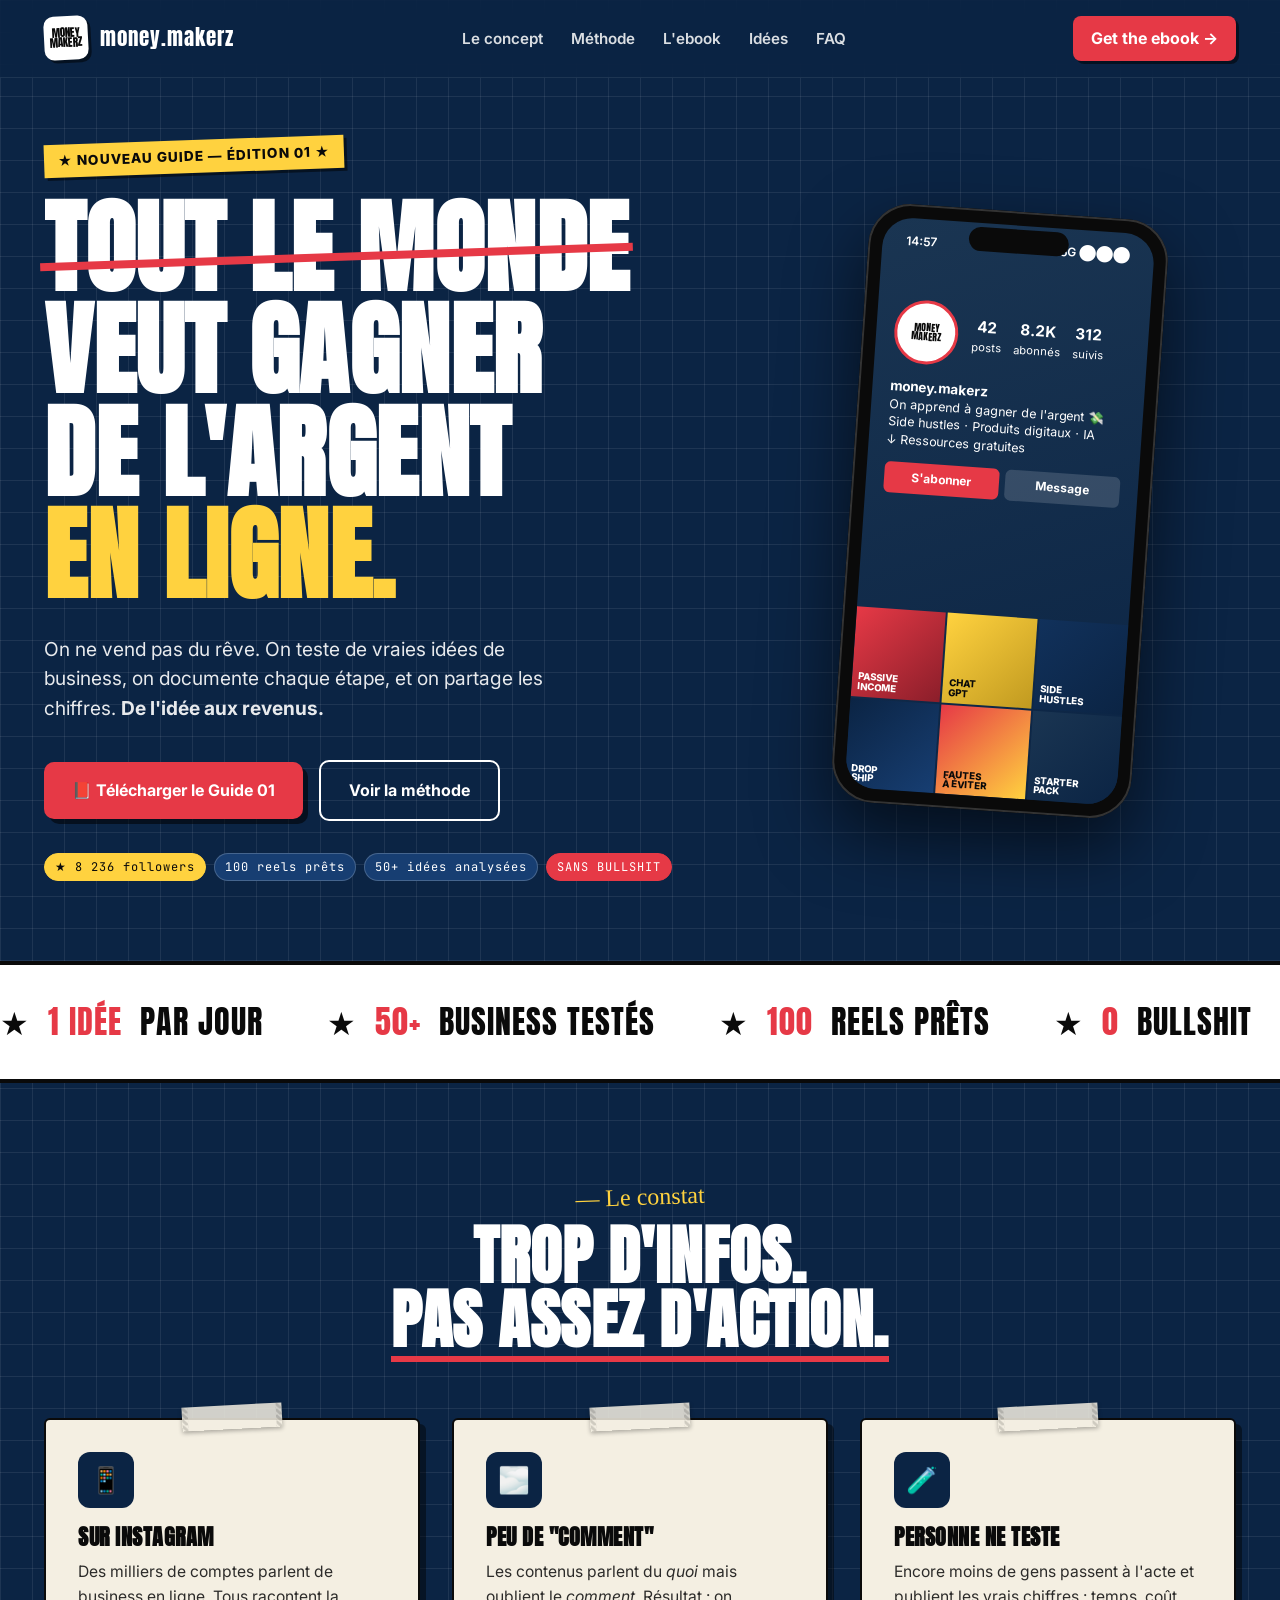
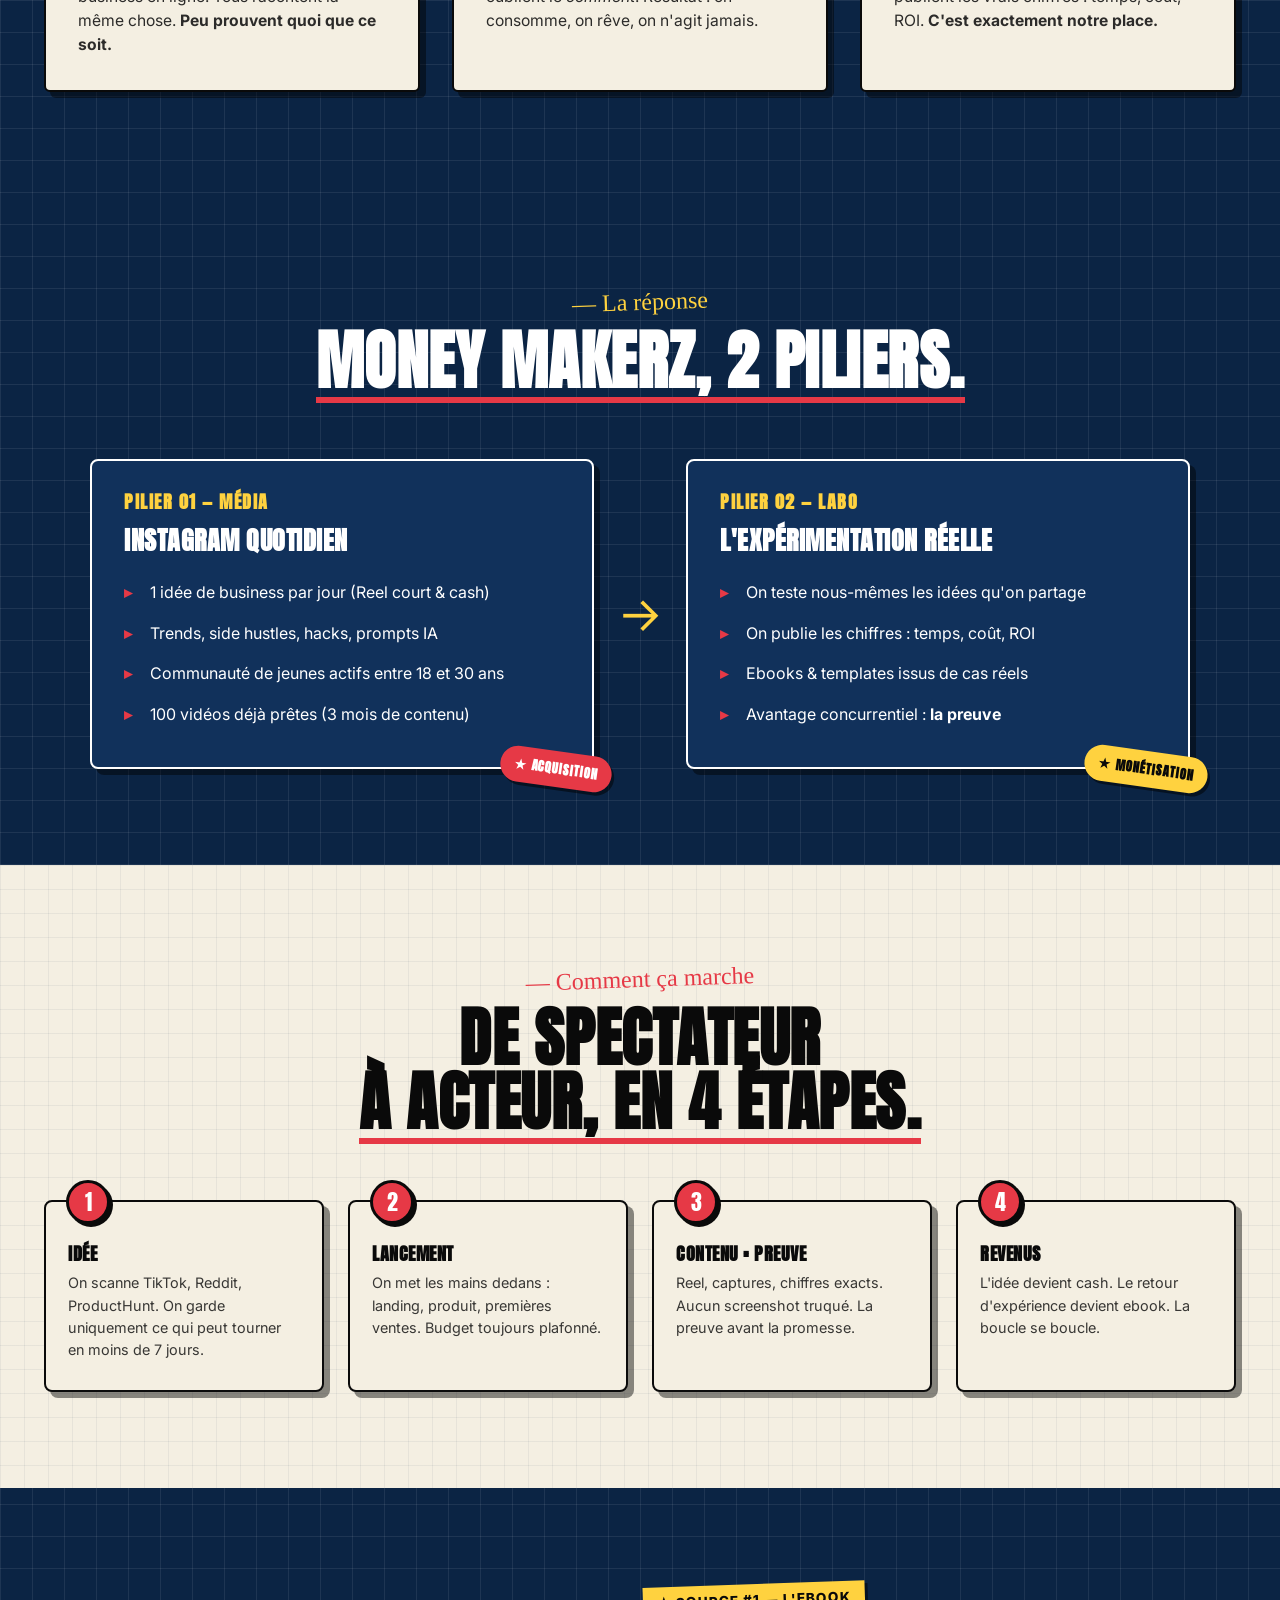
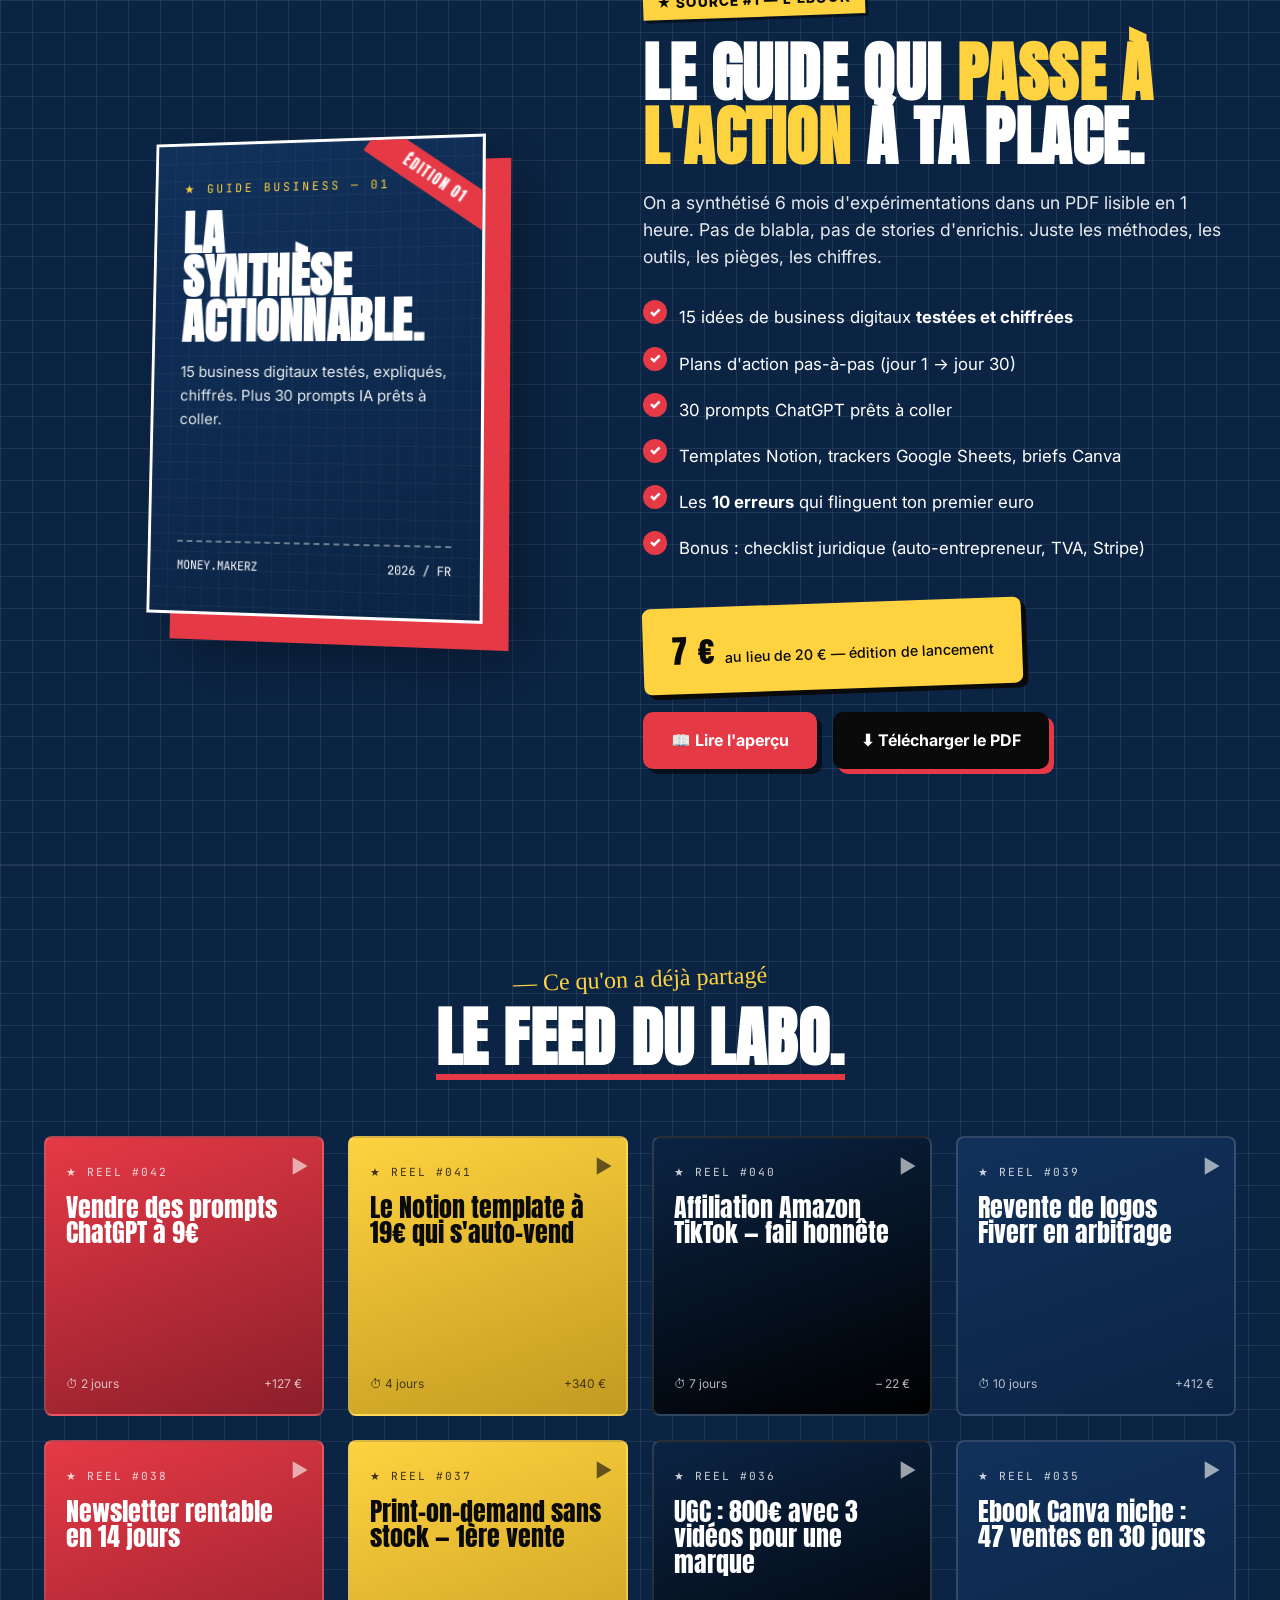
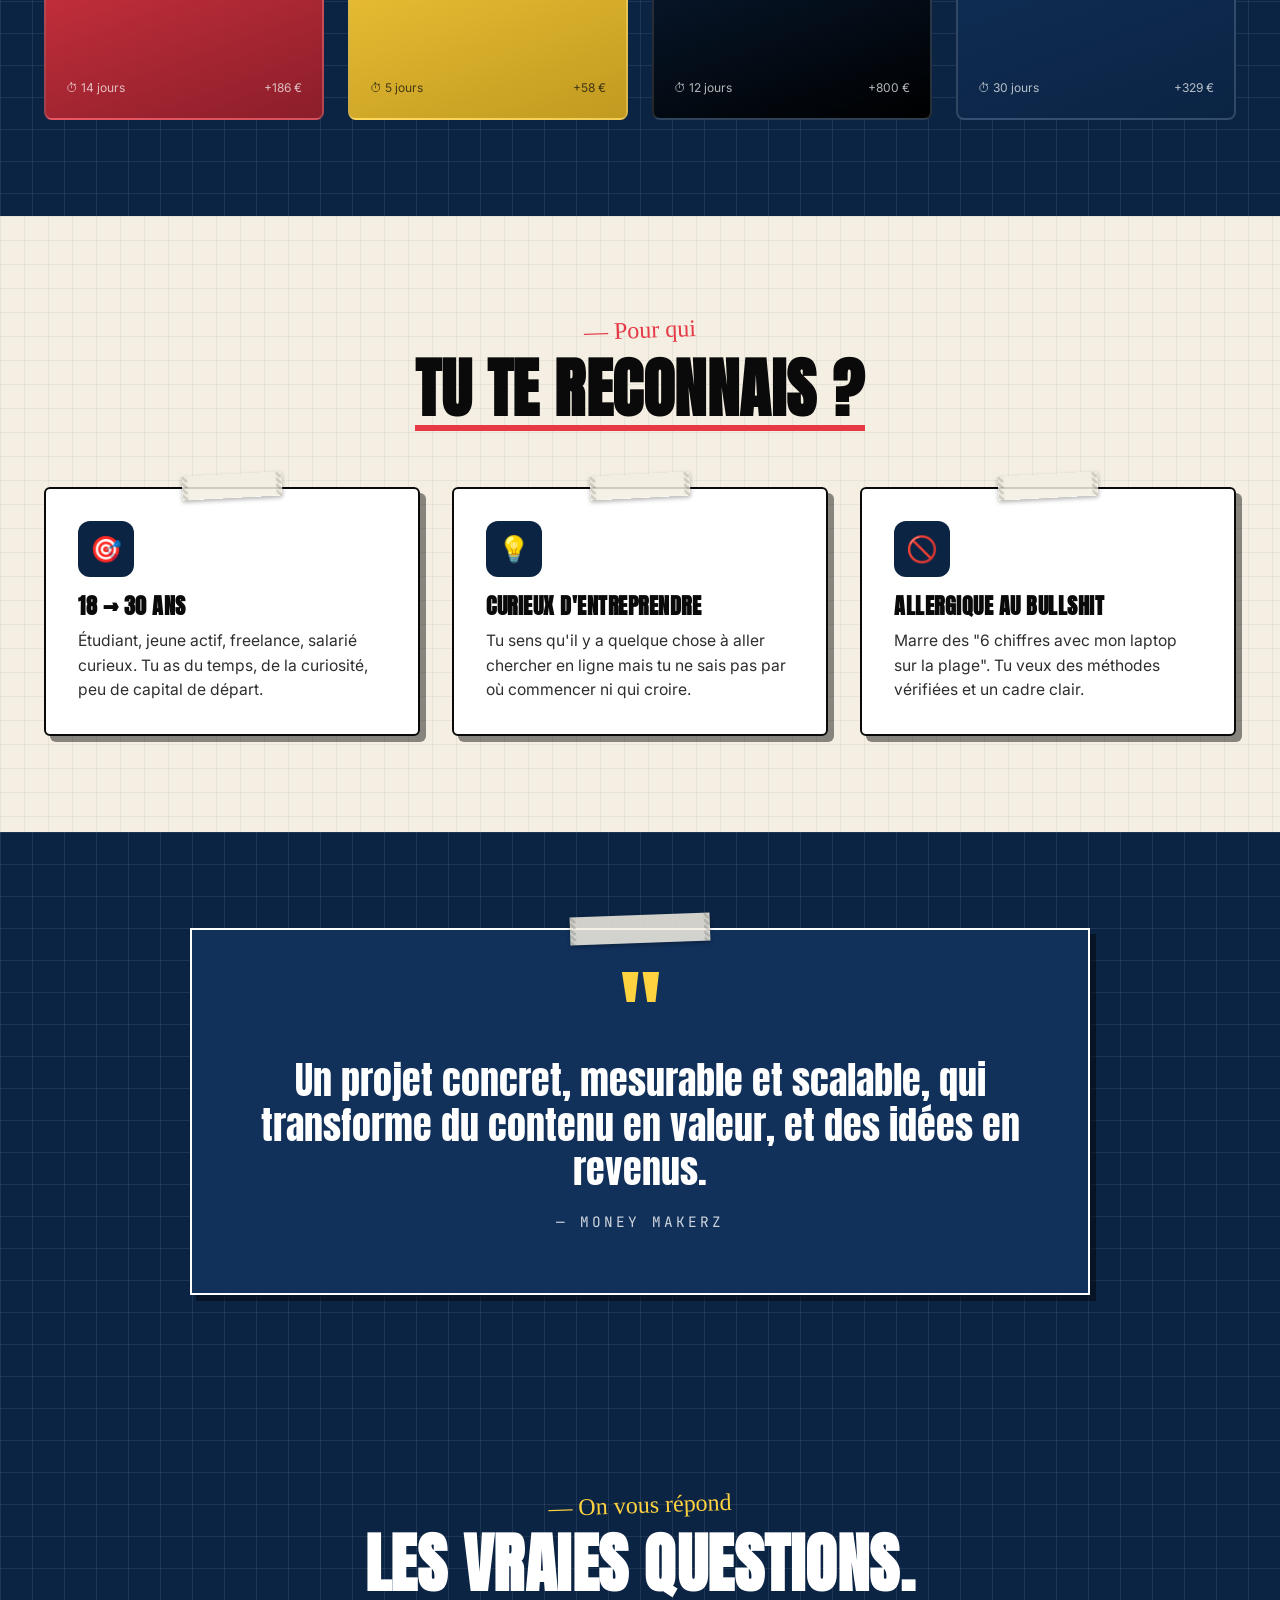
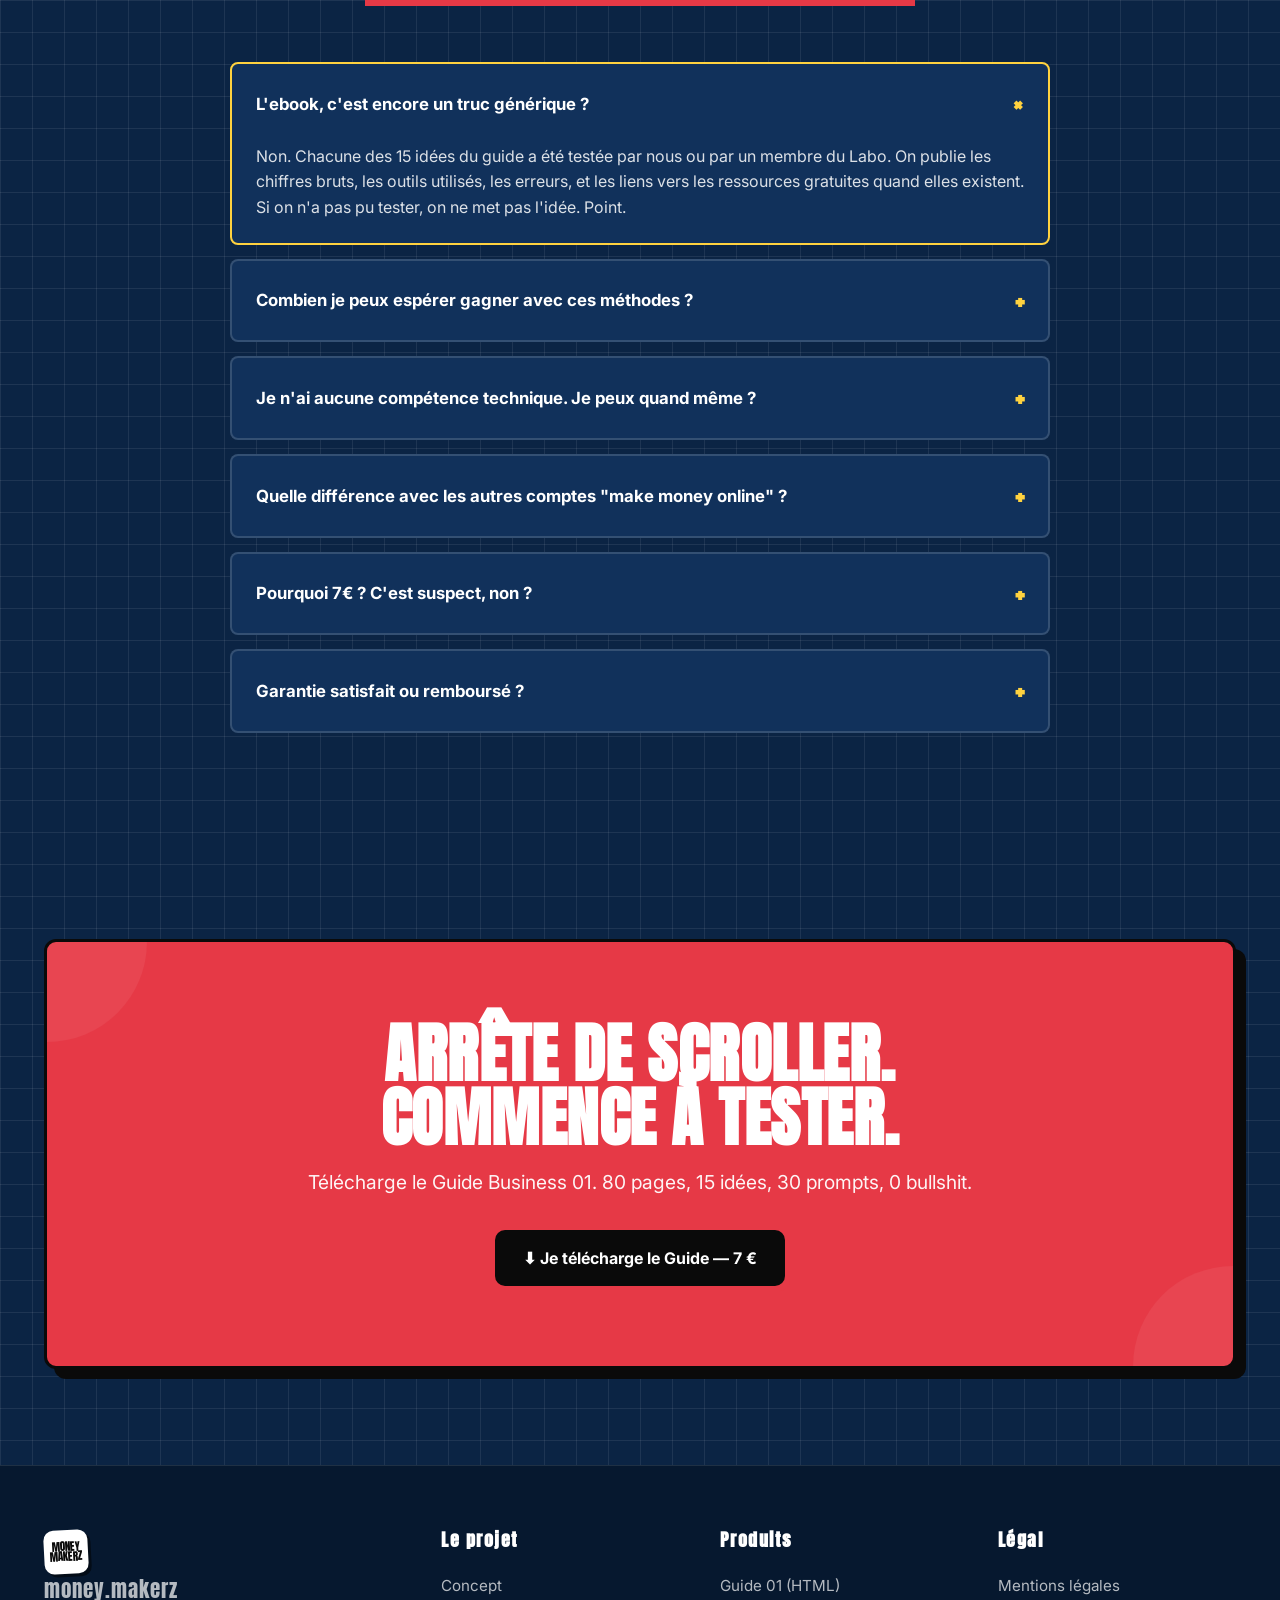
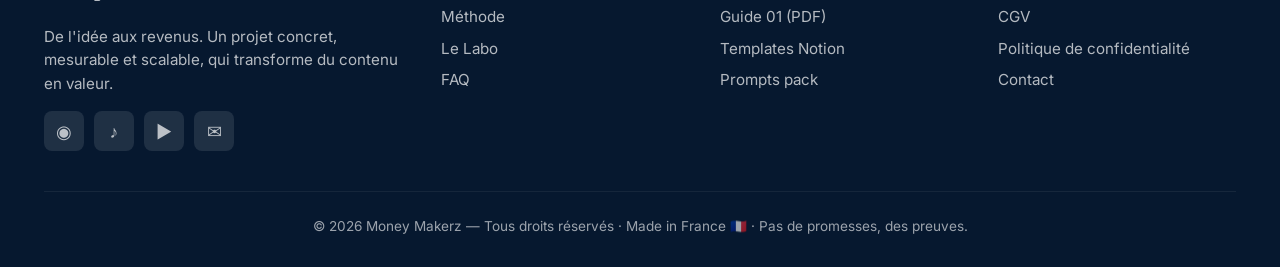
==== index.html @ 590e8590 "Initial commit — Money Makerz site + ebook + pitch deck" ====
<!DOCTYPE html>
<html lang="fr">
<head>
<meta charset="UTF-8">
<meta name="viewport" content="width=device-width, initial-scale=1.0">
<title>Money Makerz — De l'idée aux revenus.</title>
<meta name="description" content="Money Makerz : chaque jour, une idée de business en ligne. On teste, on documente, on partage. La preuve par l'expérimentation. @money.makerz">
<meta property="og:title" content="Money Makerz — De l'idée aux revenus.">
<meta property="og:description" content="Chaque jour une nouvelle idée. On teste, on documente, on partage les résultats. Ebooks pratiques, sans bullshit.">
<link rel="preconnect" href="https://fonts.googleapis.com">
<link rel="preconnect" href="https://fonts.gstatic.com" crossorigin>
<link href="https://fonts.googleapis.com/css2?family=Anton&family=Inter:wght@400;500;600;700;800;900&family=JetBrains+Mono:wght@500;700&family=Permanent+Marker&display=swap" rel="stylesheet">
<link rel="stylesheet" href="styles.css">
</head>
<body class="grid-bg">

<!-- ============ NAV ============ -->
<nav class="nav">
  <div class="nav-inner">
    <a href="#" class="brand">
      <div class="brand-mark">MONEY<br>MAKERZ</div>
      <span class="brand-name">money.makerz</span>
    </a>
    <ul class="nav-links">
      <li><a href="#pillars">Le concept</a></li>
      <li><a href="#process">Méthode</a></li>
      <li><a href="#ebook">L'ebook</a></li>
      <li><a href="#ideas">Idées</a></li>
      <li><a href="#faq">FAQ</a></li>
    </ul>
    <a href="#ebook" class="nav-cta">Get the ebook →</a>
  </div>
</nav>

<!-- ============ HERO ============ -->
<header class="hero">
  <div class="container hero-inner">
    <div>
      <span class="hero-eyebrow">★ NOUVEAU GUIDE — ÉDITION 01 ★</span>
      <h1>
        <span class="struck">Tout le monde</span><br>
        veut gagner<br>
        de l'argent<br>
        <span class="accent">en ligne.</span>
      </h1>
      <p class="hero-sub">
        On ne vend pas du rêve. On teste de vraies idées de business, on documente
        chaque étape, et on partage les chiffres. <b>De l'idée aux revenus.</b>
      </p>
      <div class="hero-cta-row">
        <a href="#ebook" class="btn btn-primary">📕 Télécharger le Guide 01</a>
        <a href="#pillars" class="btn btn-ghost">Voir la méthode</a>
      </div>
      <div class="badge-row" style="margin-top:32px">
        <span class="badge yellow">★ 8 236 followers</span>
        <span class="badge">100 reels prêts</span>
        <span class="badge">50+ idées analysées</span>
        <span class="badge red">SANS BULLSHIT</span>
      </div>
    </div>

    <div>
      <div class="phone">
        <div class="phone-screen">
          <div class="phone-bar"><span>14:57</span><span>• 5G ⬤⬤⬤</span></div>
          <div class="phone-profile">
            <div class="phone-avatar">MONEY<br>MAKERZ</div>
            <div class="phone-stats">
              <div><b>42</b>posts</div>
              <div><b>8.2K</b>abonnés</div>
              <div><b>312</b>suivis</div>
            </div>
          </div>
          <div class="phone-bio">
            <b>money.makerz</b><br>
            On apprend à gagner de l'argent 💸<br>
            Side hustles · Produits digitaux · IA<br>
            ↓ Ressources gratuites
          </div>
          <div class="phone-btns">
            <span>S'abonner</span>
            <span>Message</span>
          </div>
          <div class="phone-grid">
            <div>PASSIVE<br>INCOME</div>
            <div>CHAT<br>GPT</div>
            <div>SIDE<br>HUSTLES</div>
            <div>DROP<br>SHIP</div>
            <div>FAUTES<br>À ÉVITER</div>
            <div>STARTER<br>PACK</div>
          </div>
        </div>
      </div>
    </div>
  </div>
</header>

<!-- ============ MARQUEE STATS ============ -->
<div class="stats-strip">
  <div class="stats-row">
    <span>★ <em>1 IDÉE</em> PAR JOUR</span>
    <span>★ <em>50+</em> BUSINESS TESTÉS</span>
    <span>★ <em>100</em> REELS PRÊTS</span>
    <span>★ <em>0</em> BULLSHIT</span>
    <span>★ DE L'IDÉE AUX <em>REVENUS</em></span>
    <span>★ <em>1 IDÉE</em> PAR JOUR</span>
    <span>★ <em>50+</em> BUSINESS TESTÉS</span>
    <span>★ <em>100</em> REELS PRÊTS</span>
    <span>★ <em>0</em> BULLSHIT</span>
    <span>★ DE L'IDÉE AUX <em>REVENUS</em></span>
  </div>
</div>

<!-- ============ PROBLEM ============ -->
<section>
  <div class="container">
    <div class="section-title">
      <span class="hand">— Le constat</span>
      <h2>Trop d'infos.<br>Pas assez d'action.</h2>
    </div>
    <div class="cards">
      <div class="card">
        <span class="tape"></span>
        <div class="card-icon">📱</div>
        <h3>Sur Instagram</h3>
        <p>Des milliers de comptes parlent de business en ligne. Tous racontent la même chose. <b>Peu prouvent quoi que ce soit.</b></p>
      </div>
      <div class="card">
        <span class="tape"></span>
        <div class="card-icon">🌫️</div>
        <h3>Peu de "comment"</h3>
        <p>Les contenus parlent du <em>quoi</em> mais oublient le <em>comment</em>. Résultat : on consomme, on rêve, on n'agit jamais.</p>
      </div>
      <div class="card">
        <span class="tape"></span>
        <div class="card-icon">🧪</div>
        <h3>Personne ne teste</h3>
        <p>Encore moins de gens passent à l'acte et publient les vrais chiffres : temps, coût, ROI. <b>C'est exactement notre place.</b></p>
      </div>
    </div>
  </div>
</section>

<!-- ============ PILLARS ============ -->
<section id="pillars">
  <div class="container">
    <div class="section-title">
      <span class="hand">— La réponse</span>
      <h2>Money Makerz, 2 piliers.</h2>
    </div>
    <div class="pillars">
      <div class="pillar">
        <h4>PILIER 01 — MÉDIA</h4>
        <h3>Instagram quotidien</h3>
        <ul>
          <li>1 idée de business par jour (Reel court & cash)</li>
          <li>Trends, side hustles, hacks, prompts IA</li>
          <li>Communauté de jeunes actifs entre 18 et 30 ans</li>
          <li>100 vidéos déjà prêtes (3 mois de contenu)</li>
        </ul>
        <span class="pillar-stamp">★ ACQUISITION</span>
      </div>

      <div class="pillar-link">→</div>

      <div class="pillar">
        <h4>PILIER 02 — LABO</h4>
        <h3>L'expérimentation réelle</h3>
        <ul>
          <li>On teste nous-mêmes les idées qu'on partage</li>
          <li>On publie les chiffres : temps, coût, ROI</li>
          <li>Ebooks &amp; templates issus de cas réels</li>
          <li>Avantage concurrentiel : <b>la preuve</b></li>
        </ul>
        <span class="pillar-stamp" style="background:var(--yellow);color:var(--ink)">★ MONÉTISATION</span>
      </div>
    </div>
  </div>
</section>

<!-- ============ PROCESS ============ -->
<section id="process" class="paper-bg" style="color:var(--ink)">
  <div class="container">
    <div class="section-title">
      <span class="hand" style="color:var(--red)">— Comment ça marche</span>
      <h2 style="color:var(--ink)">De spectateur<br>à acteur, en 4 étapes.</h2>
    </div>
    <div class="process-track">
      <div class="process-step">
        <span class="num">1</span>
        <h4>IDÉE</h4>
        <p>On scanne TikTok, Reddit, ProductHunt. On garde uniquement ce qui peut tourner en moins de 7 jours.</p>
      </div>
      <div class="process-step">
        <span class="num">2</span>
        <h4>LANCEMENT</h4>
        <p>On met les mains dedans : landing, produit, premières ventes. Budget toujours plafonné.</p>
      </div>
      <div class="process-step">
        <span class="num">3</span>
        <h4>CONTENU = PREUVE</h4>
        <p>Reel, captures, chiffres exacts. Aucun screenshot truqué. La preuve avant la promesse.</p>
      </div>
      <div class="process-step">
        <span class="num">4</span>
        <h4>REVENUS</h4>
        <p>L'idée devient cash. Le retour d'expérience devient ebook. La boucle se boucle.</p>
      </div>
    </div>
  </div>
</section>

<!-- ============ EBOOK FEATURE ============ -->
<section id="ebook">
  <div class="container">
    <div class="ebook-feature">
      <div class="ebook-mock">
        <div class="ebook-cover">
          <div class="badge-edition">ÉDITION 01</div>
          <div class="small">★ GUIDE BUSINESS — 01</div>
          <h2>La<br>synthèse<br>actionnable.</h2>
          <p class="sub">15 business digitaux testés, expliqués, chiffrés. Plus 30 prompts IA prêts à coller.</p>
          <div class="stamp">
            <span>MONEY.MAKERZ</span>
            <span>2026 / FR</span>
          </div>
        </div>
      </div>

      <div class="ebook-info">
        <span class="hero-eyebrow">★ SOURCE #1 — L'EBOOK</span>
        <h2>Le guide qui <span class="accent">passe à l'action</span> à ta place.</h2>
        <p style="font-size:1.1rem;opacity:.9;margin:20px 0">
          On a synthétisé 6 mois d'expérimentations dans un PDF lisible en 1 heure.
          Pas de blabla, pas de stories d'enrichis. Juste les méthodes, les outils,
          les pièges, les chiffres.
        </p>
        <ul class="ebook-features">
          <li>15 idées de business digitaux <b>testées et chiffrées</b></li>
          <li>Plans d'action pas-à-pas (jour 1 → jour 30)</li>
          <li>30 prompts ChatGPT prêts à coller</li>
          <li>Templates Notion, trackers Google Sheets, briefs Canva</li>
          <li>Les <b>10 erreurs</b> qui flinguent ton premier euro</li>
          <li>Bonus : checklist juridique (auto-entrepreneur, TVA, Stripe)</li>
        </ul>
        <div class="price-tag">
          7 € <small>au lieu de 20 € — édition de lancement</small>
        </div>
        <br>
        <a href="ebook.html" class="btn btn-primary" style="margin-right:12px">📖 Lire l'aperçu</a>
        <a href="ebook.pdf" class="btn btn-dark" download>⬇ Télécharger le PDF</a>
      </div>
    </div>
  </div>
</section>

<!-- ============ IDEAS FEED ============ -->
<section id="ideas" class="grid-bg">
  <div class="container">
    <div class="section-title">
      <span class="hand">— Ce qu'on a déjà partagé</span>
      <h2>Le feed du Labo.</h2>
    </div>
    <div class="feed">
      <div class="post red">
        <div>
          <span class="reel-icon">▶</span>
          <span class="tag">★ REEL #042</span>
          <div class="title">Vendre des prompts ChatGPT à 9€</div>
        </div>
        <div class="meta"><span>⏱ 2 jours</span><span>+127 €</span></div>
      </div>

      <div class="post yellow">
        <div>
          <span class="reel-icon">▶</span>
          <span class="tag">★ REEL #041</span>
          <div class="title">Le Notion template à 19€ qui s'auto-vend</div>
        </div>
        <div class="meta"><span>⏱ 4 jours</span><span>+340 €</span></div>
      </div>

      <div class="post dark">
        <div>
          <span class="reel-icon">▶</span>
          <span class="tag">★ REEL #040</span>
          <div class="title">Affiliation Amazon TikTok — fail honnête</div>
        </div>
        <div class="meta"><span>⏱ 7 jours</span><span>– 22 €</span></div>
      </div>

      <div class="post split">
        <div>
          <span class="reel-icon">▶</span>
          <span class="tag">★ REEL #039</span>
          <div class="title">Revente de logos Fiverr en arbitrage</div>
        </div>
        <div class="meta"><span>⏱ 10 jours</span><span>+412 €</span></div>
      </div>

      <div class="post red">
        <div>
          <span class="reel-icon">▶</span>
          <span class="tag">★ REEL #038</span>
          <div class="title">Newsletter rentable en 14 jours</div>
        </div>
        <div class="meta"><span>⏱ 14 jours</span><span>+186 €</span></div>
      </div>

      <div class="post yellow">
        <div>
          <span class="reel-icon">▶</span>
          <span class="tag">★ REEL #037</span>
          <div class="title">Print-on-demand sans stock — 1ère vente</div>
        </div>
        <div class="meta"><span>⏱ 5 jours</span><span>+58 €</span></div>
      </div>

      <div class="post dark">
        <div>
          <span class="reel-icon">▶</span>
          <span class="tag">★ REEL #036</span>
          <div class="title">UGC : 800€ avec 3 vidéos pour une marque</div>
        </div>
        <div class="meta"><span>⏱ 12 jours</span><span>+800 €</span></div>
      </div>

      <div class="post split">
        <div>
          <span class="reel-icon">▶</span>
          <span class="tag">★ REEL #035</span>
          <div class="title">Ebook Canva niche : 47 ventes en 30 jours</div>
        </div>
        <div class="meta"><span>⏱ 30 jours</span><span>+329 €</span></div>
      </div>
    </div>
  </div>
</section>

<!-- ============ TARGET ============ -->
<section class="paper-bg" style="color:var(--ink)">
  <div class="container">
    <div class="section-title">
      <span class="hand" style="color:var(--red)">— Pour qui</span>
      <h2 style="color:var(--ink)">Tu te reconnais ?</h2>
    </div>
    <div class="cards">
      <div class="card" style="background:#fff">
        <span class="tape"></span>
        <div class="card-icon">🎯</div>
        <h3>18 → 30 ans</h3>
        <p>Étudiant, jeune actif, freelance, salarié curieux. Tu as du temps, de la curiosité, peu de capital de départ.</p>
      </div>
      <div class="card" style="background:#fff">
        <span class="tape"></span>
        <div class="card-icon">💡</div>
        <h3>Curieux d'entreprendre</h3>
        <p>Tu sens qu'il y a quelque chose à aller chercher en ligne mais tu ne sais pas par où commencer ni qui croire.</p>
      </div>
      <div class="card" style="background:#fff">
        <span class="tape"></span>
        <div class="card-icon">🚫</div>
        <h3>Allergique au bullshit</h3>
        <p>Marre des "6 chiffres avec mon laptop sur la plage". Tu veux des méthodes vérifiées et un cadre clair.</p>
      </div>
    </div>
  </div>
</section>

<!-- ============ QUOTE ============ -->
<section>
  <div class="container">
    <div class="quote-block">
      <span class="tape" style="top:-15px;left:50%;transform:translateX(-50%) rotate(-2deg);width:140px;height:28px"></span>
      <div class="marks">"</div>
      <p>Un projet concret, mesurable et scalable, qui transforme du contenu en valeur, et des idées en revenus.</p>
      <div class="author">— MONEY MAKERZ</div>
    </div>
  </div>
</section>

<!-- ============ FAQ ============ -->
<section id="faq">
  <div class="container">
    <div class="section-title">
      <span class="hand">— On vous répond</span>
      <h2>Les vraies questions.</h2>
    </div>
    <div class="faq">
      <details open>
        <summary>L'ebook, c'est encore un truc générique ?</summary>
        <div class="a">Non. Chacune des 15 idées du guide a été testée par nous ou par un membre du Labo. On publie les chiffres bruts, les outils utilisés, les erreurs, et les liens vers les ressources gratuites quand elles existent. Si on n'a pas pu tester, on ne met pas l'idée. Point.</div>
      </details>
      <details>
        <summary>Combien je peux espérer gagner avec ces méthodes ?</summary>
        <div class="a">Honnêtement, ça dépend du temps que tu mets et de l'idée que tu suis. Les ordres de grandeur dans le guide vont de <b>50 €</b> sur un premier test à <b>2 000 € / mois</b> pour les business qui prennent. On n'utilise jamais des "potentiel illimité" parce que c'est faux.</div>
      </details>
      <details>
        <summary>Je n'ai aucune compétence technique. Je peux quand même ?</summary>
        <div class="a">Oui. Le guide est volontairement orienté <b>low-code</b> et <b>no-code</b> : Notion, Canva, Gumroad, Systeme.io, ChatGPT. Si tu sais utiliser Instagram, tu sais utiliser ces outils.</div>
      </details>
      <details>
        <summary>Quelle différence avec les autres comptes "make money online" ?</summary>
        <div class="a">Trois choses : (1) on teste nous-mêmes avant de publier, (2) on publie les échecs aussi visibles que les succès, (3) on adapte les méthodes au cadre français (auto-entrepreneur, TVA, Stripe en France). Pas d'arbitrage Shopify avec des fournisseurs flou.</div>
      </details>
      <details>
        <summary>Pourquoi 7€ ? C'est suspect, non ?</summary>
        <div class="a">7 € c'est le prix d'un café à Paris. C'est volontairement un achat d'impulsion : on préfère vendre 1 000 ebooks à 7 € que 50 ebooks à 97 €. Plus on a de lecteurs, plus on a de retours, plus l'édition 02 sera précise.</div>
      </details>
      <details>
        <summary>Garantie satisfait ou remboursé ?</summary>
        <div class="a">Oui, 14 jours, sans question. Tu télécharges, tu lis, et si ça ne t'apporte rien tu nous écris sur Insta @money.makerz et on te rembourse. On n'a jamais eu honte du produit.</div>
      </details>
    </div>
  </div>
</section>

<!-- ============ FINAL CTA ============ -->
<section>
  <div class="container">
    <div class="final-cta">
      <h2>Arrête de scroller.<br>Commence à tester.</h2>
      <p>Télécharge le Guide Business 01. 80 pages, 15 idées, 30 prompts, 0 bullshit.</p>
      <a href="ebook.pdf" class="btn btn-dark" download>⬇ Je télécharge le Guide — 7 €</a>
    </div>
  </div>
</section>

<!-- ============ FOOTER ============ -->
<footer>
  <div class="container">
    <div class="foot-grid">
      <div class="foot-brand">
        <a href="#" class="brand">
          <div class="brand-mark">MONEY<br>MAKERZ</div>
          <span class="brand-name">money.makerz</span>
        </a>
        <p>De l'idée aux revenus. Un projet concret, mesurable et scalable, qui transforme du contenu en valeur.</p>
        <div class="socials">
          <a href="https://instagram.com/money.makerz" aria-label="Instagram">◉</a>
          <a href="#" aria-label="TikTok">♪</a>
          <a href="#" aria-label="YouTube">▶</a>
          <a href="#" aria-label="Email">✉</a>
        </div>
      </div>
      <div>
        <h5>Le projet</h5>
        <a href="#pillars">Concept</a>
        <a href="#process">Méthode</a>
        <a href="#ideas">Le Labo</a>
        <a href="#faq">FAQ</a>
      </div>
      <div>
        <h5>Produits</h5>
        <a href="ebook.html">Guide 01 (HTML)</a>
        <a href="ebook.pdf">Guide 01 (PDF)</a>
        <a href="#">Templates Notion</a>
        <a href="#">Prompts pack</a>
      </div>
      <div>
        <h5>Légal</h5>
        <a href="#">Mentions légales</a>
        <a href="#">CGV</a>
        <a href="#">Politique de confidentialité</a>
        <a href="#">Contact</a>
      </div>
    </div>
    <div class="copyright">
      © 2026 Money Makerz — Tous droits réservés · Made in France 🇫🇷 · Pas de promesses, des preuves.
    </div>
  </div>
</footer>

</body>
</html>
---- styles.css ----
/* =============== MONEY MAKERZ — DESIGN SYSTEM =============== */
:root{
  --navy-900:#0B2444;
  --navy-800:#11315B;
  --navy-700:#173E72;
  --navy-600:#1E4E8C;
  --paper:#F4EFE2;
  --paper-2:#EEE7D2;
  --ink:#0A0A0A;
  --white:#FFFFFF;
  --red:#E63946;
  --red-dark:#C42A38;
  --yellow:#FFD23F;
  --grid-line:rgba(255,255,255,.08);
  --tape:rgba(244,239,226,.85);
  --shadow-card: 6px 6px 0 rgba(0,0,0,.45);
  --shadow-soft: 0 10px 30px rgba(0,0,0,.35);
  --font-display:'Anton','Bebas Neue',Impact,sans-serif;
  --font-body:'Inter','Helvetica Neue',Arial,sans-serif;
  --font-hand:'Permanent Marker','Caveat',cursive;
  --font-mono:'JetBrains Mono','Courier New',monospace;
}

*{box-sizing:border-box;margin:0;padding:0}
html{scroll-behavior:smooth}
body{
  font-family:var(--font-body);
  color:var(--white);
  background:var(--navy-900);
  line-height:1.55;
  overflow-x:hidden;
}

/* GRID PAPER BACKGROUND */
.grid-bg{
  background-color:var(--navy-900);
  background-image:
    linear-gradient(var(--grid-line) 1px,transparent 1px),
    linear-gradient(90deg,var(--grid-line) 1px,transparent 1px);
  background-size:32px 32px;
}
.paper-bg{
  background-color:var(--paper);
  background-image:
    linear-gradient(rgba(11,36,68,.06) 1px,transparent 1px),
    linear-gradient(90deg,rgba(11,36,68,.06) 1px,transparent 1px);
  background-size:24px 24px;
  color:var(--ink);
}

/* TYPOGRAPHY */
h1,h2,h3,h4{font-family:var(--font-display);letter-spacing:.5px;line-height:1;text-transform:uppercase}
h1{font-size:clamp(3rem,8vw,7rem)}
h2{font-size:clamp(2rem,5vw,4rem)}
h3{font-size:clamp(1.5rem,3vw,2.5rem)}
.hand{font-family:var(--font-hand);text-transform:none;font-weight:400}
.mono{font-family:var(--font-mono)}

/* LAYOUT */
.container{max-width:1240px;margin:0 auto;padding:0 24px}
section{padding:96px 0;position:relative}

/* NAVBAR */
.nav{
  position:fixed;top:0;left:0;right:0;z-index:100;
  background:rgba(11,36,68,.85);
  backdrop-filter:blur(10px);
  border-bottom:1px solid rgba(255,255,255,.08);
}
.nav-inner{display:flex;align-items:center;justify-content:space-between;padding:16px 24px;max-width:1240px;margin:0 auto}
.brand{display:flex;align-items:center;gap:12px;text-decoration:none;color:var(--white)}
.brand-mark{
  width:44px;height:44px;border-radius:10px;background:var(--white);color:var(--ink);
  display:flex;align-items:center;justify-content:center;
  font-family:var(--font-display);font-size:.7rem;line-height:.9;text-align:center;
  box-shadow:3px 3px 0 rgba(0,0,0,.5);
  transform:rotate(-3deg);
}
.brand-name{font-family:var(--font-display);font-size:1.3rem;letter-spacing:1px}
.nav-links{display:flex;gap:28px;list-style:none}
.nav-links a{color:var(--white);text-decoration:none;font-weight:600;font-size:.95rem;opacity:.85;transition:opacity .2s}
.nav-links a:hover{opacity:1}
.nav-cta{
  background:var(--red);color:var(--white);text-decoration:none;
  padding:10px 18px;border-radius:8px;font-weight:700;
  box-shadow:3px 3px 0 rgba(0,0,0,.5);
  transition:transform .15s;
}
.nav-cta:hover{transform:translate(-2px,-2px);box-shadow:5px 5px 0 rgba(0,0,0,.5)}
.hamburger{display:none}

/* HERO */
.hero{
  min-height:100vh;padding-top:140px;padding-bottom:80px;
  position:relative;overflow:hidden;
}
.hero-inner{display:grid;grid-template-columns:1.4fr 1fr;gap:60px;align-items:center}
.hero-eyebrow{
  display:inline-block;
  background:var(--yellow);color:var(--ink);
  padding:6px 14px;font-weight:800;font-size:.85rem;letter-spacing:1px;
  transform:rotate(-2deg);box-shadow:3px 3px 0 rgba(0,0,0,.5);
  margin-bottom:24px;
}
.hero h1 span.accent{color:var(--yellow);display:block}
.hero h1 span.struck{position:relative;display:inline-block}
.hero h1 span.struck::after{
  content:"";position:absolute;left:-4px;right:-4px;top:55%;
  height:8px;background:var(--red);transform:rotate(-2deg);
}
.hero-sub{font-size:1.2rem;opacity:.9;margin:28px 0 36px;max-width:540px}
.hero-cta-row{display:flex;gap:16px;flex-wrap:wrap;align-items:center}
.btn{
  display:inline-flex;align-items:center;gap:10px;
  padding:16px 28px;border-radius:10px;text-decoration:none;
  font-weight:700;font-size:1rem;border:0;cursor:pointer;
  transition:transform .15s,box-shadow .15s;
  font-family:var(--font-body);
}
.btn-primary{background:var(--red);color:var(--white);box-shadow:5px 5px 0 rgba(0,0,0,.55)}
.btn-primary:hover{transform:translate(-2px,-2px);box-shadow:7px 7px 0 rgba(0,0,0,.55)}
.btn-ghost{background:transparent;color:var(--white);border:2px solid var(--white)}
.btn-ghost:hover{background:var(--white);color:var(--ink)}
.btn-dark{background:var(--ink);color:var(--white);box-shadow:5px 5px 0 var(--red)}
.btn-dark:hover{transform:translate(-2px,-2px);box-shadow:7px 7px 0 var(--red)}

/* HERO PHONE MOCKUP */
.phone{
  position:relative;width:300px;height:600px;
  background:var(--ink);border-radius:42px;
  padding:14px;margin:0 auto;
  box-shadow:0 30px 70px rgba(0,0,0,.6), inset 0 0 0 2px #333;
  transform:rotate(4deg);
}
.phone::before{
  content:"";position:absolute;top:18px;left:50%;transform:translateX(-50%);
  width:100px;height:24px;background:var(--ink);border-radius:14px;z-index:2;
}
.phone-screen{
  width:100%;height:100%;background:linear-gradient(160deg,#1A3552,#0B2444);
  border-radius:30px;overflow:hidden;display:flex;flex-direction:column;
}
.phone-bar{display:flex;justify-content:space-between;padding:14px 24px 0;font-size:.75rem;color:#fff;font-weight:600}
.phone-profile{padding:48px 18px 14px;display:flex;gap:14px;align-items:center}
.phone-avatar{
  width:64px;height:64px;border-radius:50%;background:var(--white);color:var(--ink);
  display:flex;align-items:center;justify-content:center;
  font-family:var(--font-display);font-size:.6rem;line-height:.85;text-align:center;
  border:3px solid var(--red);
}
.phone-stats{display:flex;gap:12px;font-size:.7rem;text-align:center}
.phone-stats div b{display:block;font-size:.95rem}
.phone-bio{padding:0 18px;font-size:.78rem;line-height:1.4}
.phone-bio b{font-size:.85rem}
.phone-btns{display:flex;gap:6px;padding:14px 18px}
.phone-btns span{flex:1;background:var(--red);text-align:center;padding:6px;border-radius:6px;font-size:.75rem;font-weight:700}
.phone-btns span:nth-child(2){background:rgba(255,255,255,.15)}
.phone-grid{display:grid;grid-template-columns:1fr 1fr 1fr;gap:2px;margin-top:auto}
.phone-grid div{aspect-ratio:1;background:var(--navy-700);display:flex;align-items:flex-end;padding:6px;font-size:.6rem;font-weight:800;text-transform:uppercase;line-height:.95}
.phone-grid div:nth-child(1){background:linear-gradient(135deg,#E63946,#8B1E2A)}
.phone-grid div:nth-child(2){background:linear-gradient(135deg,#FFD23F,#C19A20);color:var(--ink)}
.phone-grid div:nth-child(3){background:linear-gradient(135deg,#11315B,#0B2444)}
.phone-grid div:nth-child(4){background:linear-gradient(135deg,#0B2444,#173E72)}
.phone-grid div:nth-child(5){background:linear-gradient(135deg,#E63946,#FFD23F);color:var(--ink)}
.phone-grid div:nth-child(6){background:linear-gradient(135deg,#1A3552,#0B2444)}

/* TAPE */
.tape{
  position:absolute;background:var(--tape);
  width:120px;height:30px;
  box-shadow:0 2px 4px rgba(0,0,0,.3);
  z-index:5;
}
.tape::before,.tape::after{
  content:"";position:absolute;top:0;bottom:0;width:6px;
  background-image:linear-gradient(45deg,transparent 33%,rgba(0,0,0,.15) 33% 66%,transparent 66%);
  background-size:6px 6px;
}
.tape::before{left:0}
.tape::after{right:0}

/* STATS STRIP */
.stats-strip{
  background:var(--white);color:var(--ink);
  padding:32px 0;border-top:4px solid var(--ink);border-bottom:4px solid var(--ink);
  overflow:hidden;
}
.stats-row{
  display:flex;gap:64px;
  white-space:nowrap;
  animation:marquee 30s linear infinite;
  font-family:var(--font-display);font-size:2rem;letter-spacing:1px;
}
.stats-row span{display:inline-flex;align-items:center;gap:18px}
.stats-row em{color:var(--red);font-style:normal}
.stats-row::after{content:"★";color:var(--red);font-size:1.5rem}
@keyframes marquee{
  from{transform:translateX(0)}
  to{transform:translateX(-50%)}
}

/* PILLARS / FEATURE GRID */
.section-title{text-align:center;margin-bottom:64px}
.section-title .hand{display:block;color:var(--yellow);font-size:1.5rem;margin-bottom:8px;transform:rotate(-2deg)}
.section-title h2{display:inline-block;position:relative}
.section-title h2::after{
  content:"";position:absolute;bottom:-10px;left:0;right:0;height:6px;background:var(--red);
}

.cards{display:grid;grid-template-columns:repeat(auto-fit,minmax(280px,1fr));gap:32px}
.card{
  background:var(--paper);color:var(--ink);
  padding:32px;border-radius:6px;
  border:2px solid var(--ink);
  box-shadow:var(--shadow-card);
  position:relative;
  transition:transform .2s;
}
.card:hover{transform:translate(-3px,-3px);box-shadow:9px 9px 0 rgba(0,0,0,.45)}
.card .tape{top:-15px;left:50%;transform:translateX(-50%) rotate(-3deg);width:100px;height:24px}
.card-icon{
  width:56px;height:56px;border-radius:12px;
  background:var(--navy-900);color:var(--yellow);
  display:flex;align-items:center;justify-content:center;
  font-size:1.6rem;margin-bottom:18px;
}
.card h3{font-size:1.4rem;margin-bottom:12px}
.card p{font-size:.98rem;opacity:.85}

/* TWO-PILLAR DIAGRAM */
.pillars{
  display:grid;grid-template-columns:1fr auto 1fr;gap:24px;align-items:stretch;
  max-width:1100px;margin:0 auto;
}
.pillar{
  background:var(--navy-800);border:2px solid var(--white);
  padding:32px;border-radius:8px;position:relative;
  box-shadow:var(--shadow-card);
}
.pillar h4{font-size:1.1rem;color:var(--yellow);margin-bottom:18px;letter-spacing:1.5px}
.pillar h3{font-size:1.6rem;margin-bottom:18px}
.pillar ul{list-style:none}
.pillar li{padding:8px 0 8px 26px;position:relative;font-size:1rem}
.pillar li::before{content:"▸";position:absolute;left:0;color:var(--red);font-weight:900}
.pillar-link{
  align-self:center;font-size:3rem;color:var(--yellow);text-align:center;
}
.pillar-stamp{
  position:absolute;bottom:-20px;right:-20px;
  background:var(--red);color:var(--white);
  padding:8px 14px;border-radius:50px;font-weight:800;font-size:.8rem;
  transform:rotate(8deg);box-shadow:3px 3px 0 rgba(0,0,0,.5);
  font-family:var(--font-display);letter-spacing:1px;
}

/* PROCESS / TIMELINE */
.process{position:relative;padding:60px 0}
.process-track{
  display:grid;grid-template-columns:repeat(4,1fr);gap:24px;position:relative;
}
.process-step{
  background:var(--paper);color:var(--ink);
  padding:28px 22px;border:2px solid var(--ink);border-radius:8px;
  box-shadow:var(--shadow-card);position:relative;
}
.process-step .num{
  position:absolute;top:-22px;left:20px;
  background:var(--red);color:var(--white);
  width:44px;height:44px;border-radius:50%;
  display:flex;align-items:center;justify-content:center;
  font-family:var(--font-display);font-size:1.4rem;
  border:3px solid var(--ink);box-shadow:3px 3px 0 var(--ink);
}
.process-step h4{font-size:1.15rem;margin:14px 0 10px;font-family:var(--font-display)}
.process-step p{font-size:.9rem;opacity:.8}

/* EBOOK FEATURE */
.ebook-feature{
  display:grid;grid-template-columns:1fr 1.1fr;gap:60px;align-items:center;
}
.ebook-mock{
  position:relative;perspective:1500px;
}
.ebook-cover{
  width:340px;height:480px;
  background:linear-gradient(160deg,var(--navy-800),var(--navy-900));
  border:3px solid var(--white);
  padding:36px 28px;
  box-shadow:25px 25px 0 var(--red), 35px 35px 60px rgba(0,0,0,.4);
  transform:rotateY(-12deg) rotateX(4deg);
  margin:0 auto;
  position:relative;
  overflow:hidden;
}
.ebook-cover::before{
  content:"";position:absolute;inset:0;
  background-image:linear-gradient(rgba(255,255,255,.04) 1px,transparent 1px),
    linear-gradient(90deg,rgba(255,255,255,.04) 1px,transparent 1px);
  background-size:18px 18px;pointer-events:none;
}
.ebook-cover .small{font-family:var(--font-mono);font-size:.75rem;letter-spacing:3px;color:var(--yellow);margin-bottom:14px}
.ebook-cover h2{font-size:3rem;line-height:.95;margin-bottom:16px}
.ebook-cover .sub{font-size:.95rem;opacity:.9;margin-bottom:auto}
.ebook-cover .stamp{
  position:absolute;bottom:36px;left:28px;right:28px;
  border-top:2px dashed rgba(255,255,255,.4);padding-top:14px;
  display:flex;justify-content:space-between;font-family:var(--font-mono);font-size:.75rem;
}
.ebook-cover .badge-edition{
  position:absolute;top:24px;right:-30px;
  background:var(--red);color:var(--white);
  padding:6px 40px;font-family:var(--font-display);font-size:.85rem;letter-spacing:2px;
  transform:rotate(35deg);
}
.ebook-info h2{margin-bottom:20px}
.ebook-info h2 .accent{color:var(--yellow)}
.ebook-features{list-style:none;margin:24px 0 32px}
.ebook-features li{padding:10px 0 10px 36px;position:relative;font-size:1.05rem}
.ebook-features li::before{
  content:"✓";position:absolute;left:0;top:6px;
  width:24px;height:24px;background:var(--red);color:var(--white);
  border-radius:50%;display:flex;align-items:center;justify-content:center;
  font-weight:900;font-size:.85rem;
}
.price-tag{
  display:inline-block;background:var(--yellow);color:var(--ink);
  padding:18px 28px;border-radius:8px;font-family:var(--font-display);
  font-size:2rem;letter-spacing:1px;
  box-shadow:5px 5px 0 var(--ink);
  transform:rotate(-2deg);margin-bottom:24px;
}
.price-tag small{font-size:.9rem;font-family:var(--font-body);font-weight:500;letter-spacing:0}

/* IDEAS / FEED */
.feed{display:grid;grid-template-columns:repeat(auto-fit,minmax(260px,1fr));gap:24px}
.post{
  aspect-ratio:1;border-radius:8px;
  background:var(--navy-700);
  position:relative;overflow:hidden;
  border:2px solid rgba(255,255,255,.15);
  display:flex;flex-direction:column;justify-content:space-between;
  padding:20px;
  transition:transform .2s;cursor:pointer;
}
.post:hover{transform:scale(1.03)}
.post .tag{font-family:var(--font-mono);font-size:.7rem;letter-spacing:2px;opacity:.8}
.post .title{font-family:var(--font-display);font-size:1.6rem;line-height:1;margin-top:12px}
.post .meta{display:flex;justify-content:space-between;font-size:.75rem;opacity:.7;align-items:center}
.post.red{background:linear-gradient(160deg,#E63946,#8B1E2A)}
.post.yellow{background:linear-gradient(160deg,#FFD23F,#C19A20);color:var(--ink)}
.post.dark{background:linear-gradient(160deg,#0B2444,#000)}
.post.split{background:linear-gradient(160deg,#11315B,#0B2444)}
.post .reel-icon{
  position:absolute;top:14px;right:14px;font-size:1.2rem;opacity:.6;
}

/* TESTIMONIAL / QUOTE */
.quote-block{
  text-align:center;max-width:900px;margin:0 auto;
  padding:60px 40px;background:var(--navy-800);
  border:2px solid var(--white);position:relative;
  box-shadow:var(--shadow-card);
}
.quote-block .marks{font-family:var(--font-display);font-size:6rem;color:var(--yellow);line-height:.5}
.quote-block p{font-family:var(--font-display);font-size:clamp(1.5rem,3vw,2.5rem);line-height:1.15;margin:20px 0}
.quote-block .author{font-family:var(--font-mono);letter-spacing:3px;font-size:.9rem;opacity:.8}

/* FAQ */
.faq{max-width:820px;margin:0 auto}
.faq details{
  background:var(--navy-800);border:2px solid rgba(255,255,255,.15);
  border-radius:8px;margin-bottom:14px;
  transition:border-color .2s;
}
.faq details[open]{border-color:var(--yellow)}
.faq summary{
  cursor:pointer;list-style:none;
  padding:20px 24px;
  font-weight:700;font-size:1.05rem;
  display:flex;justify-content:space-between;align-items:center;
}
.faq summary::-webkit-details-marker{display:none}
.faq summary::after{
  content:"+";font-family:var(--font-display);font-size:1.6rem;color:var(--yellow);
  transition:transform .2s;
}
.faq details[open] summary::after{transform:rotate(45deg)}
.faq .a{padding:0 24px 22px;opacity:.85;line-height:1.6}

/* FINAL CTA */
.final-cta{
  background:var(--red);color:var(--white);
  padding:80px 40px;text-align:center;border-radius:12px;
  position:relative;overflow:hidden;
  border:3px solid var(--ink);box-shadow:10px 10px 0 var(--ink);
}
.final-cta::before,
.final-cta::after{
  content:"";position:absolute;width:200px;height:200px;
  background:rgba(255,255,255,.06);border-radius:50%;
}
.final-cta::before{top:-100px;left:-100px}
.final-cta::after{bottom:-100px;right:-100px}
.final-cta h2{margin-bottom:18px;position:relative;z-index:1}
.final-cta p{font-size:1.2rem;max-width:680px;margin:0 auto 32px;opacity:.95;position:relative;z-index:1}

/* FOOTER */
footer{
  background:#06182F;padding:60px 0 30px;border-top:1px solid rgba(255,255,255,.1);
}
.foot-grid{display:grid;grid-template-columns:1.5fr 1fr 1fr 1fr;gap:40px;margin-bottom:40px}
.foot-grid h5{font-family:var(--font-display);font-size:1.1rem;margin-bottom:16px;letter-spacing:1.5px}
.foot-grid a{display:block;color:rgba(255,255,255,.7);text-decoration:none;padding:4px 0;font-size:.95rem}
.foot-grid a:hover{color:var(--yellow)}
.foot-brand p{opacity:.7;font-size:.95rem;margin:14px 0}
.socials{display:flex;gap:10px;margin-top:16px}
.socials a{
  width:40px;height:40px;border-radius:8px;
  background:rgba(255,255,255,.1);
  display:flex;align-items:center;justify-content:center;
  font-size:1.1rem;
}
.socials a:hover{background:var(--red);color:var(--white)}
.copyright{border-top:1px solid rgba(255,255,255,.1);padding-top:24px;text-align:center;font-size:.85rem;opacity:.6}

/* TAGGED BADGES */
.badge-row{display:flex;gap:8px;flex-wrap:wrap;margin-top:16px}
.badge{
  background:var(--navy-700);color:var(--white);
  padding:4px 10px;border-radius:50px;font-size:.75rem;
  font-family:var(--font-mono);letter-spacing:1px;
  border:1px solid rgba(255,255,255,.2);
}
.badge.red{background:var(--red);border-color:var(--red)}
.badge.yellow{background:var(--yellow);color:var(--ink);border-color:var(--yellow)}

/* RESPONSIVE */
@media(max-width:960px){
  .hero-inner{grid-template-columns:1fr;gap:40px;text-align:center}
  .hero-cta-row{justify-content:center}
  .pillars{grid-template-columns:1fr;gap:32px}
  .pillar-link{transform:rotate(90deg);padding:8px 0}
  .process-track{grid-template-columns:1fr 1fr}
  .ebook-feature{grid-template-columns:1fr;text-align:center}
  .ebook-cover{transform:none;margin:0 auto 40px}
  .foot-grid{grid-template-columns:1fr 1fr}
  .nav-links{display:none}
  section{padding:64px 0}
}
@media(max-width:560px){
  .process-track{grid-template-columns:1fr}
  .foot-grid{grid-template-columns:1fr}
  .ebook-cover{width:260px;height:370px;padding:24px}
  .ebook-cover h2{font-size:2.2rem}
}
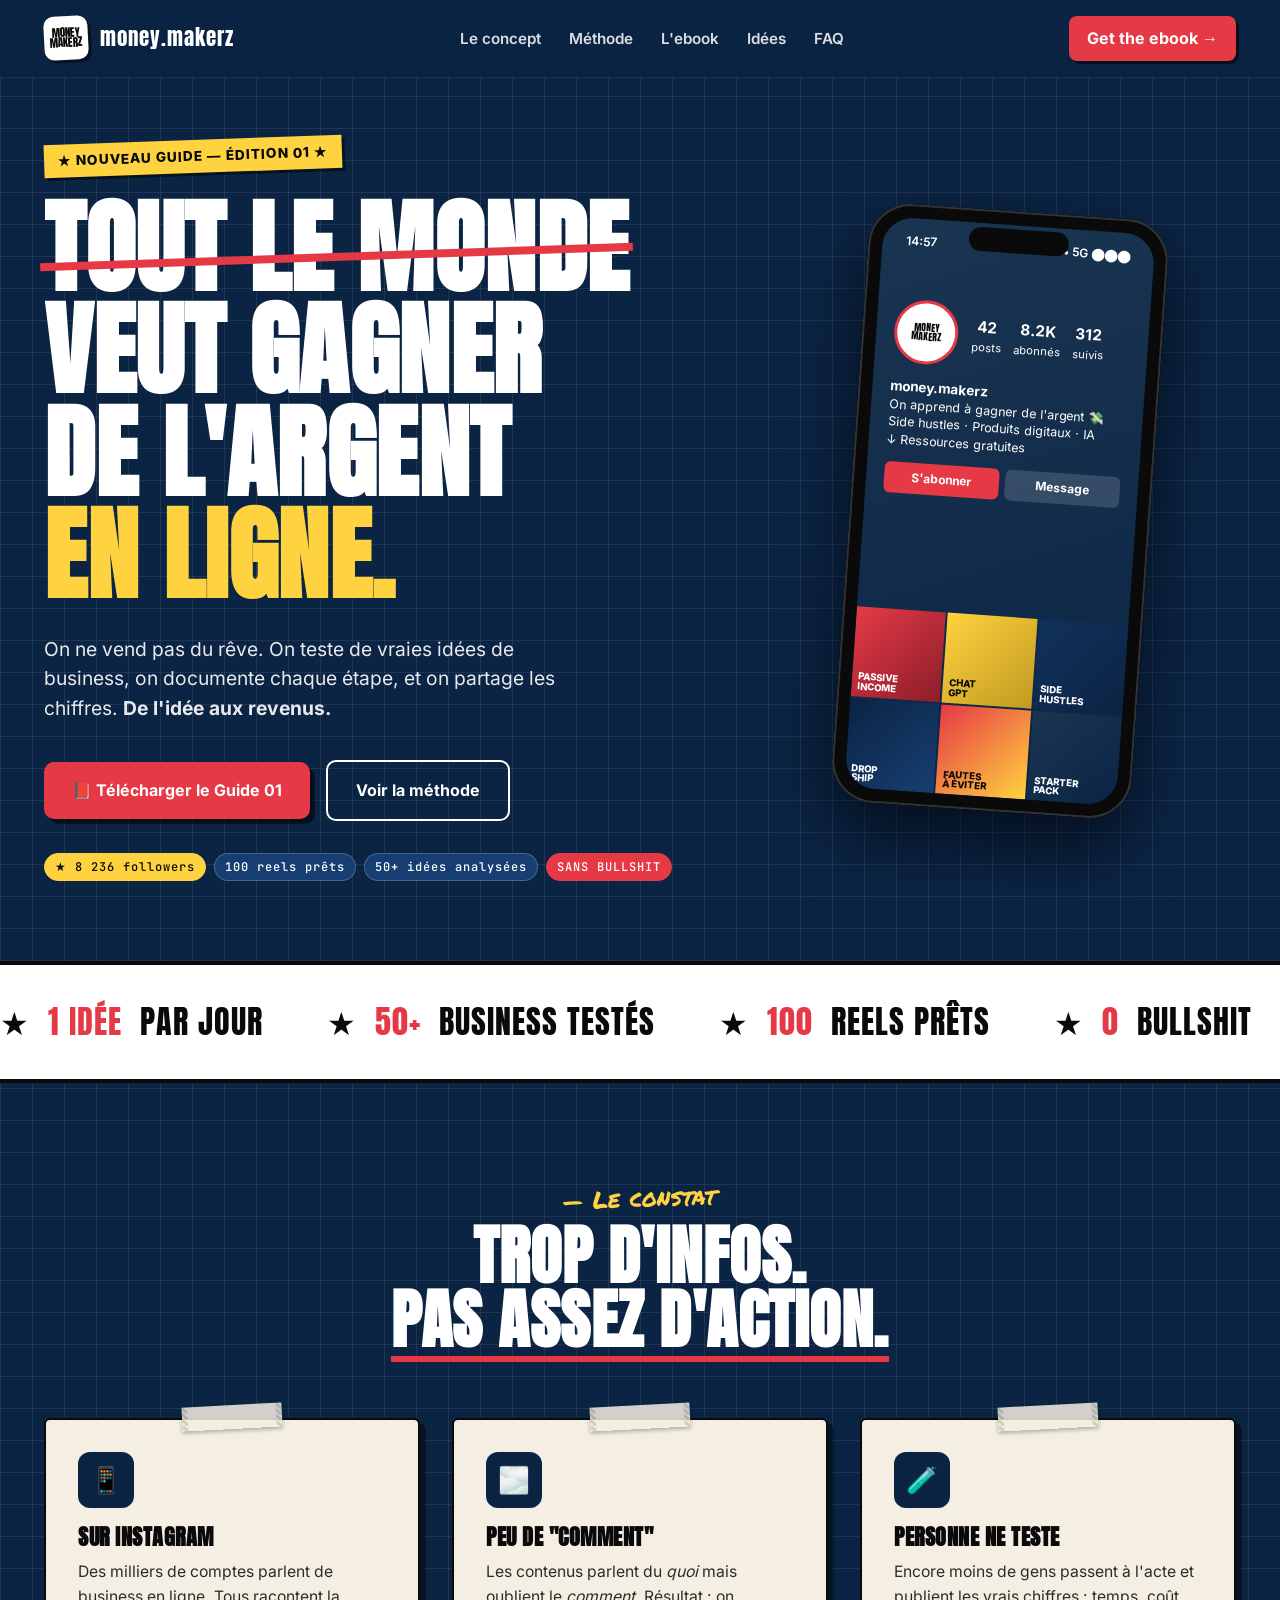
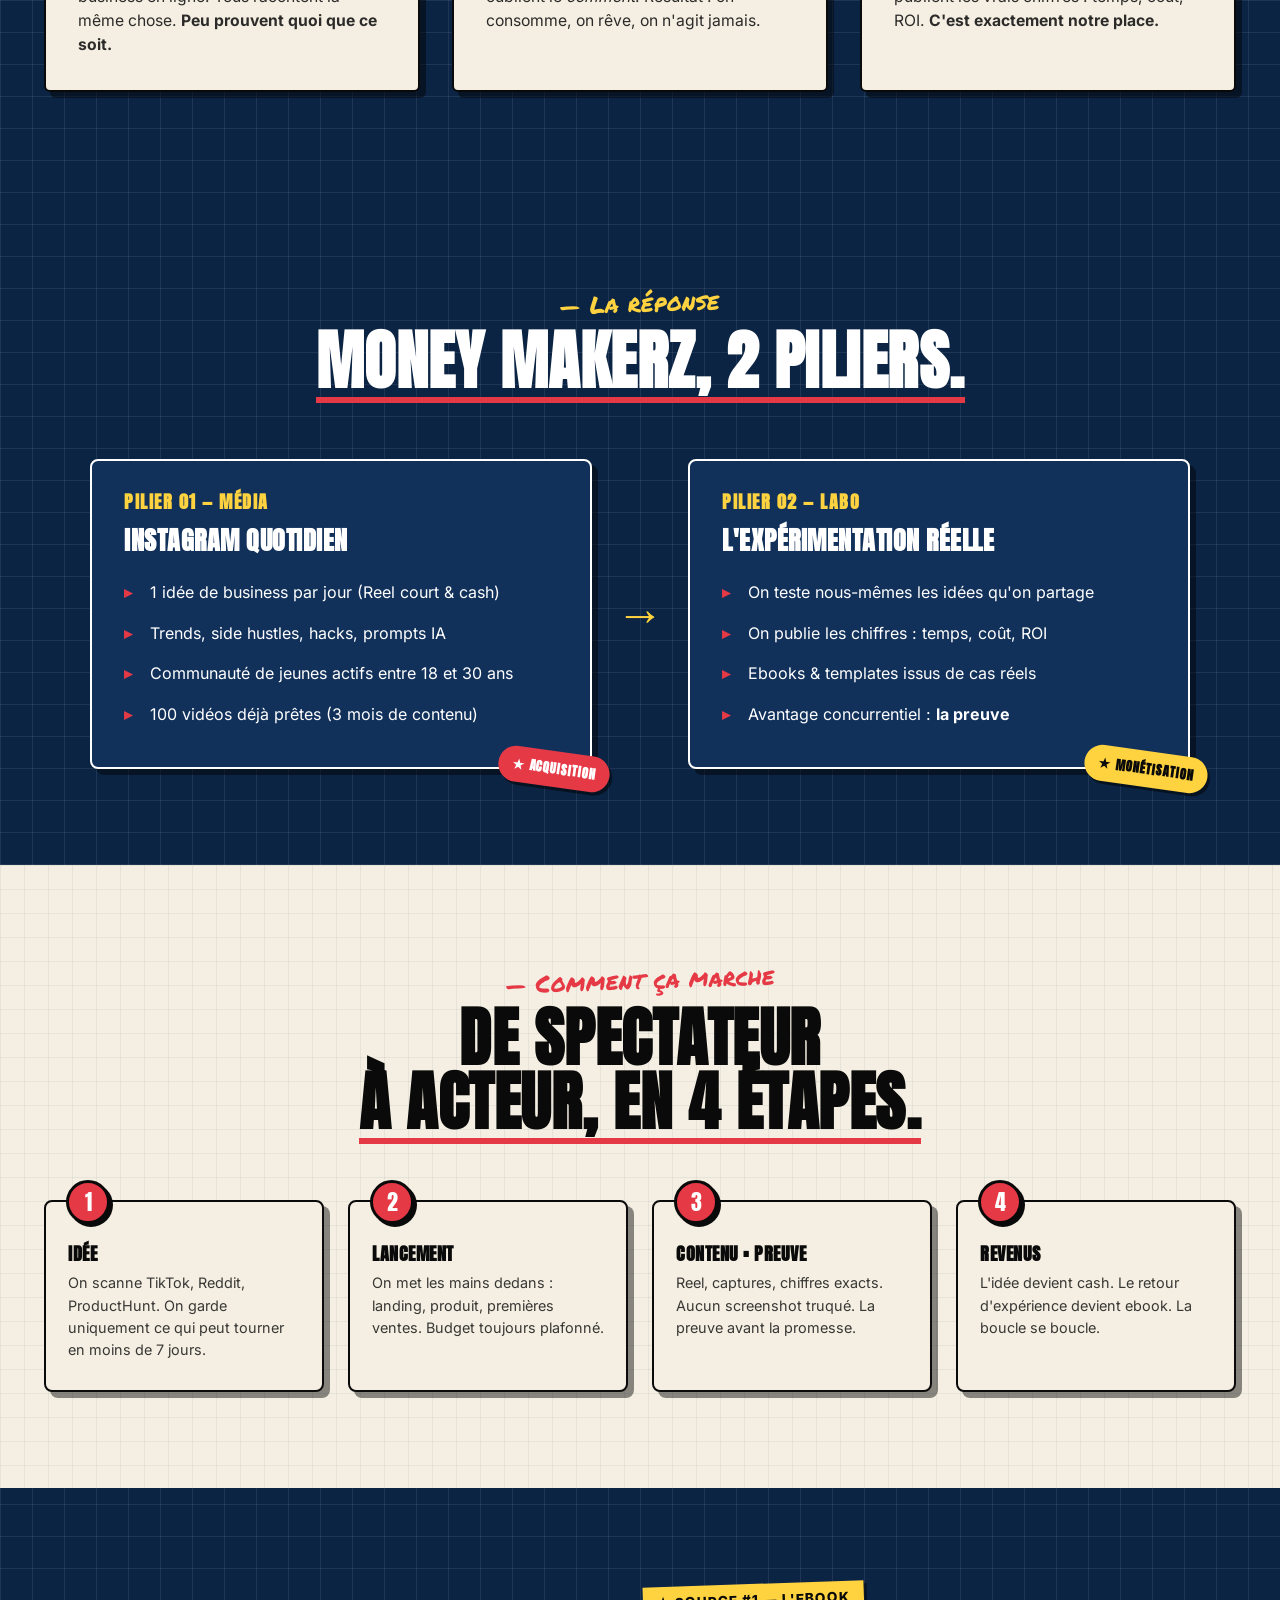
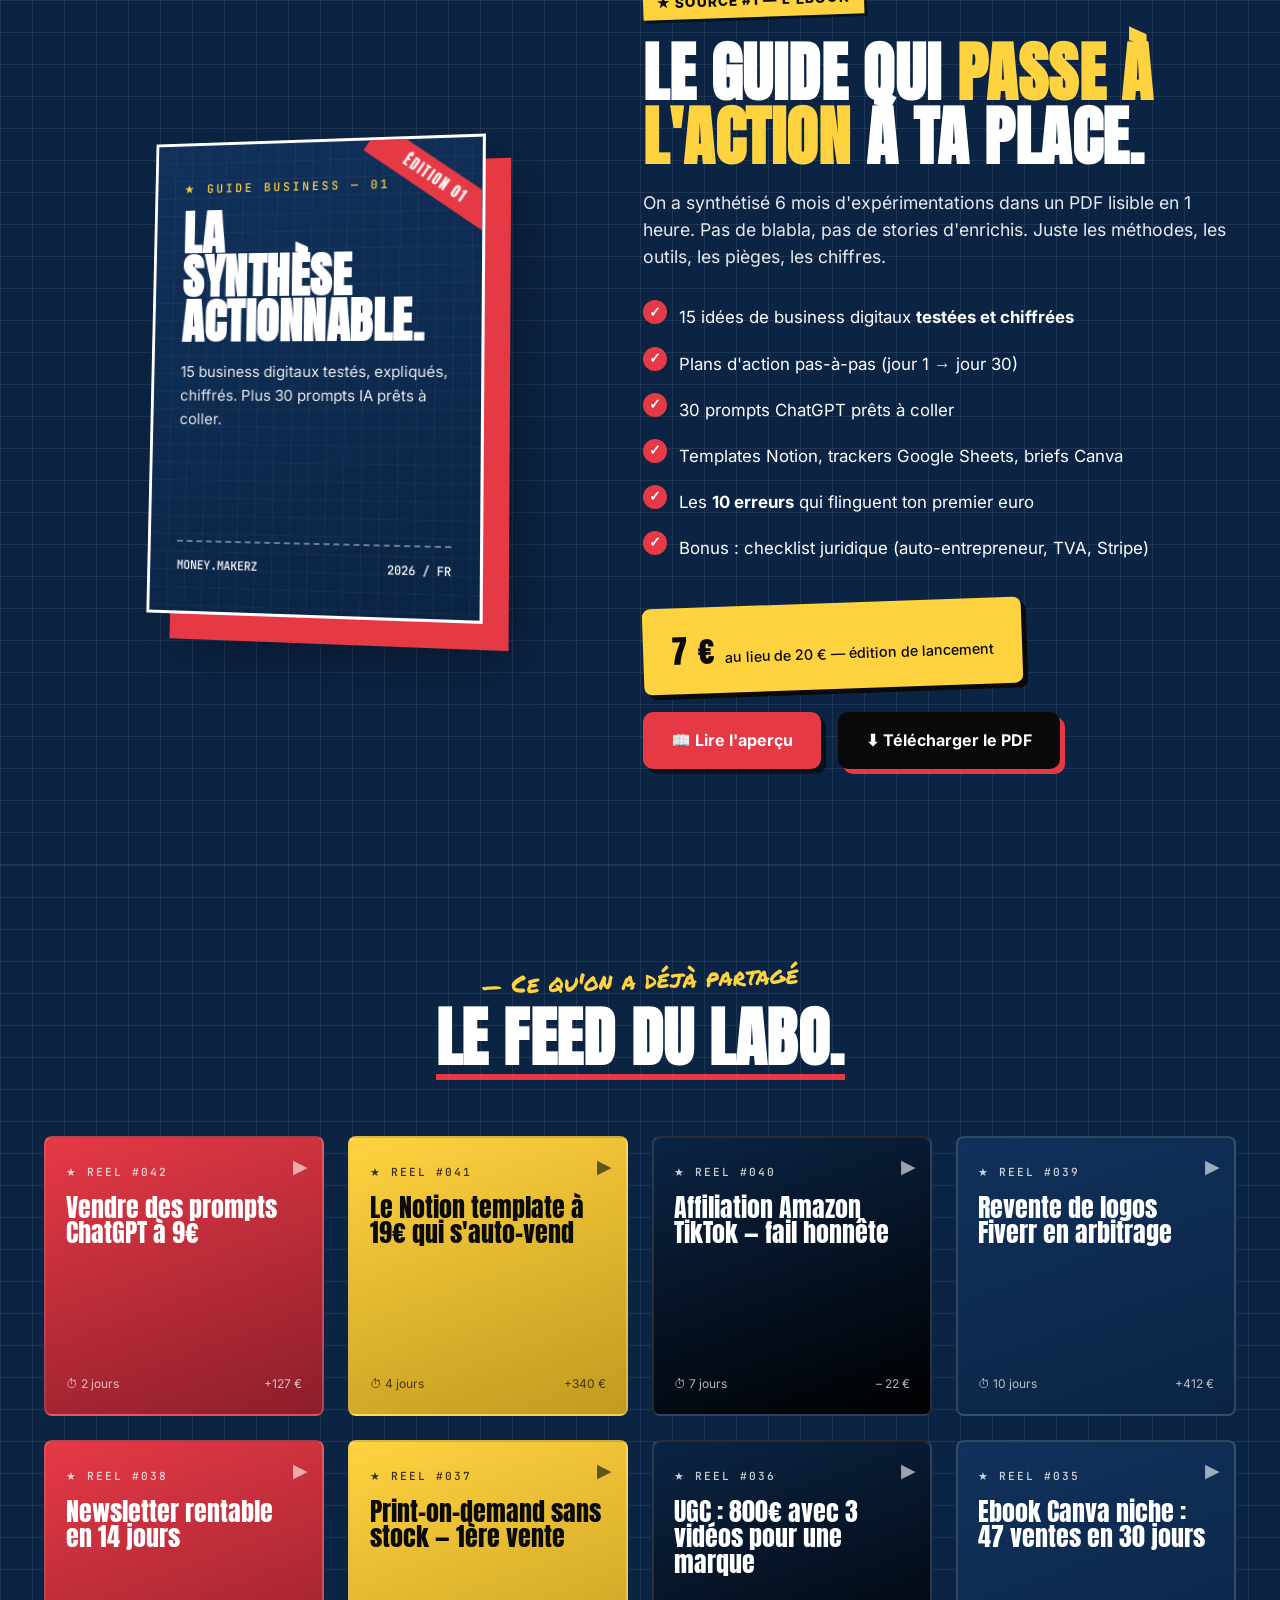
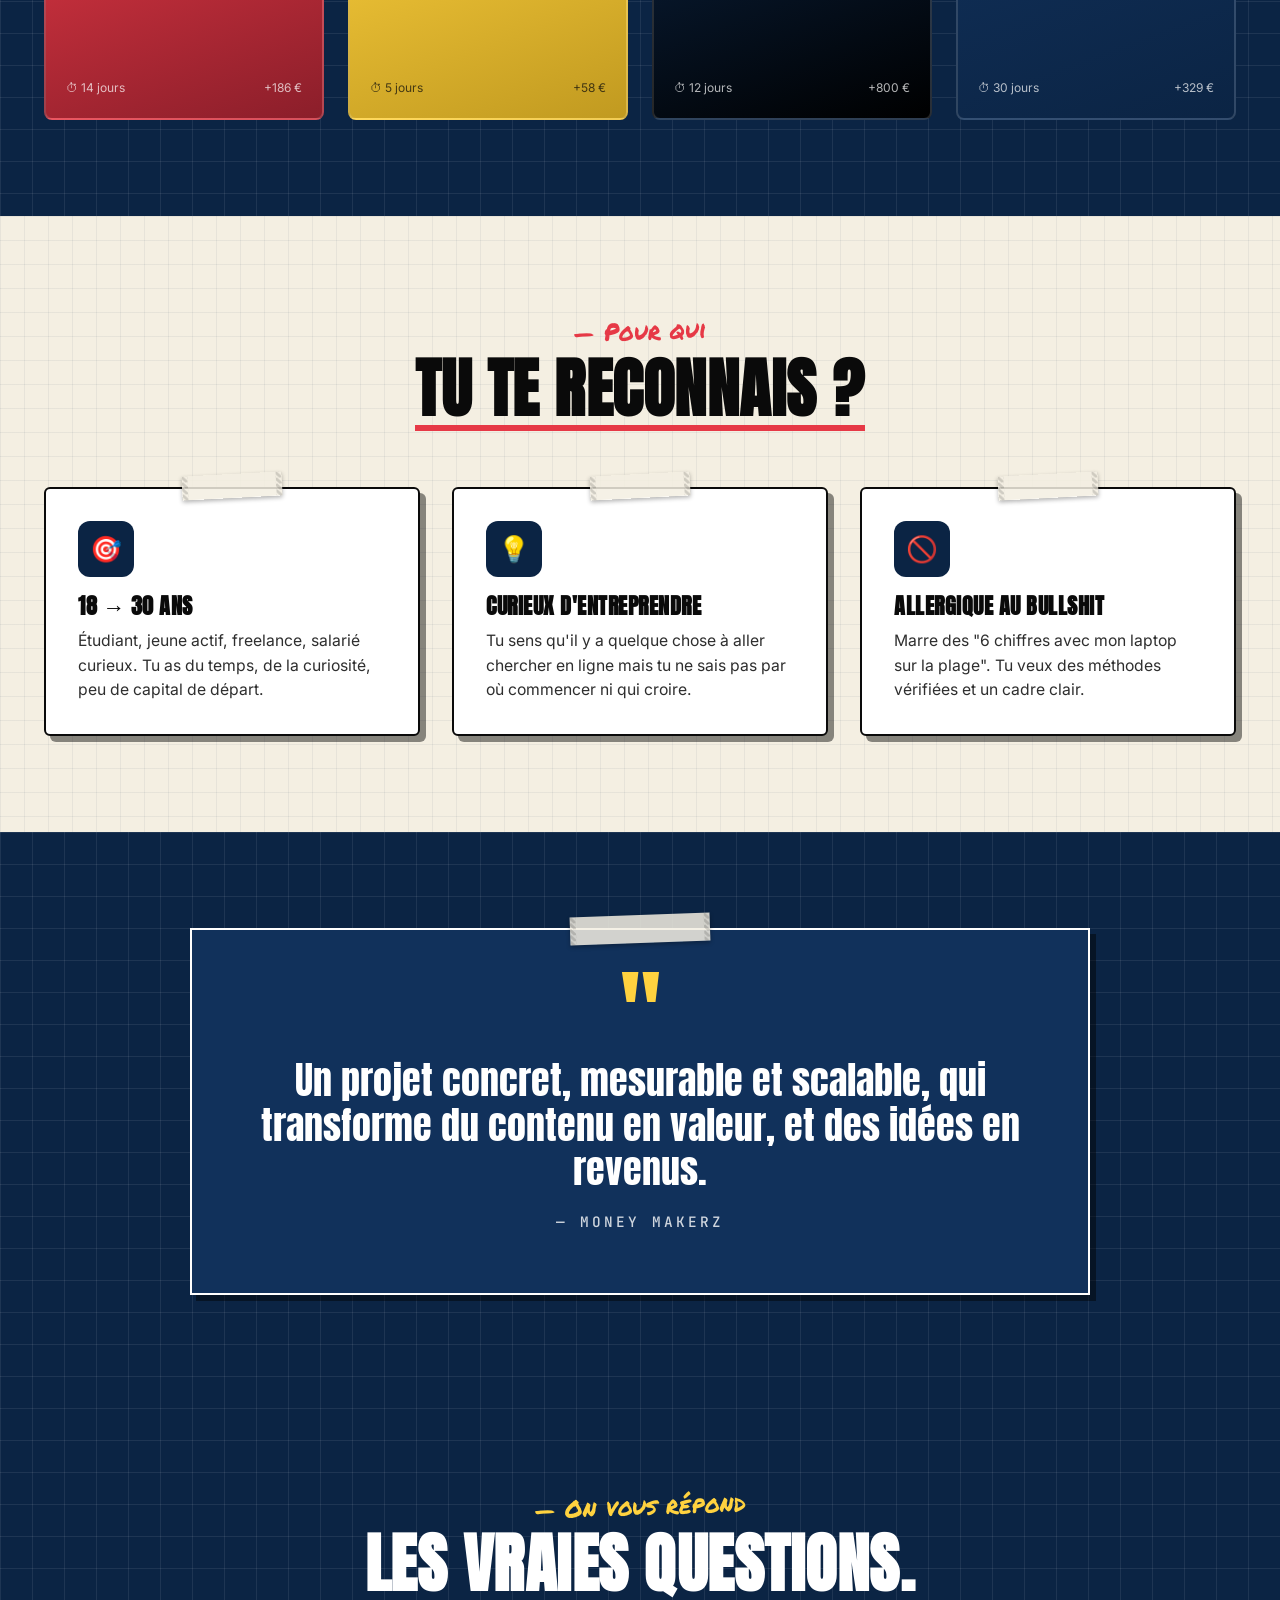
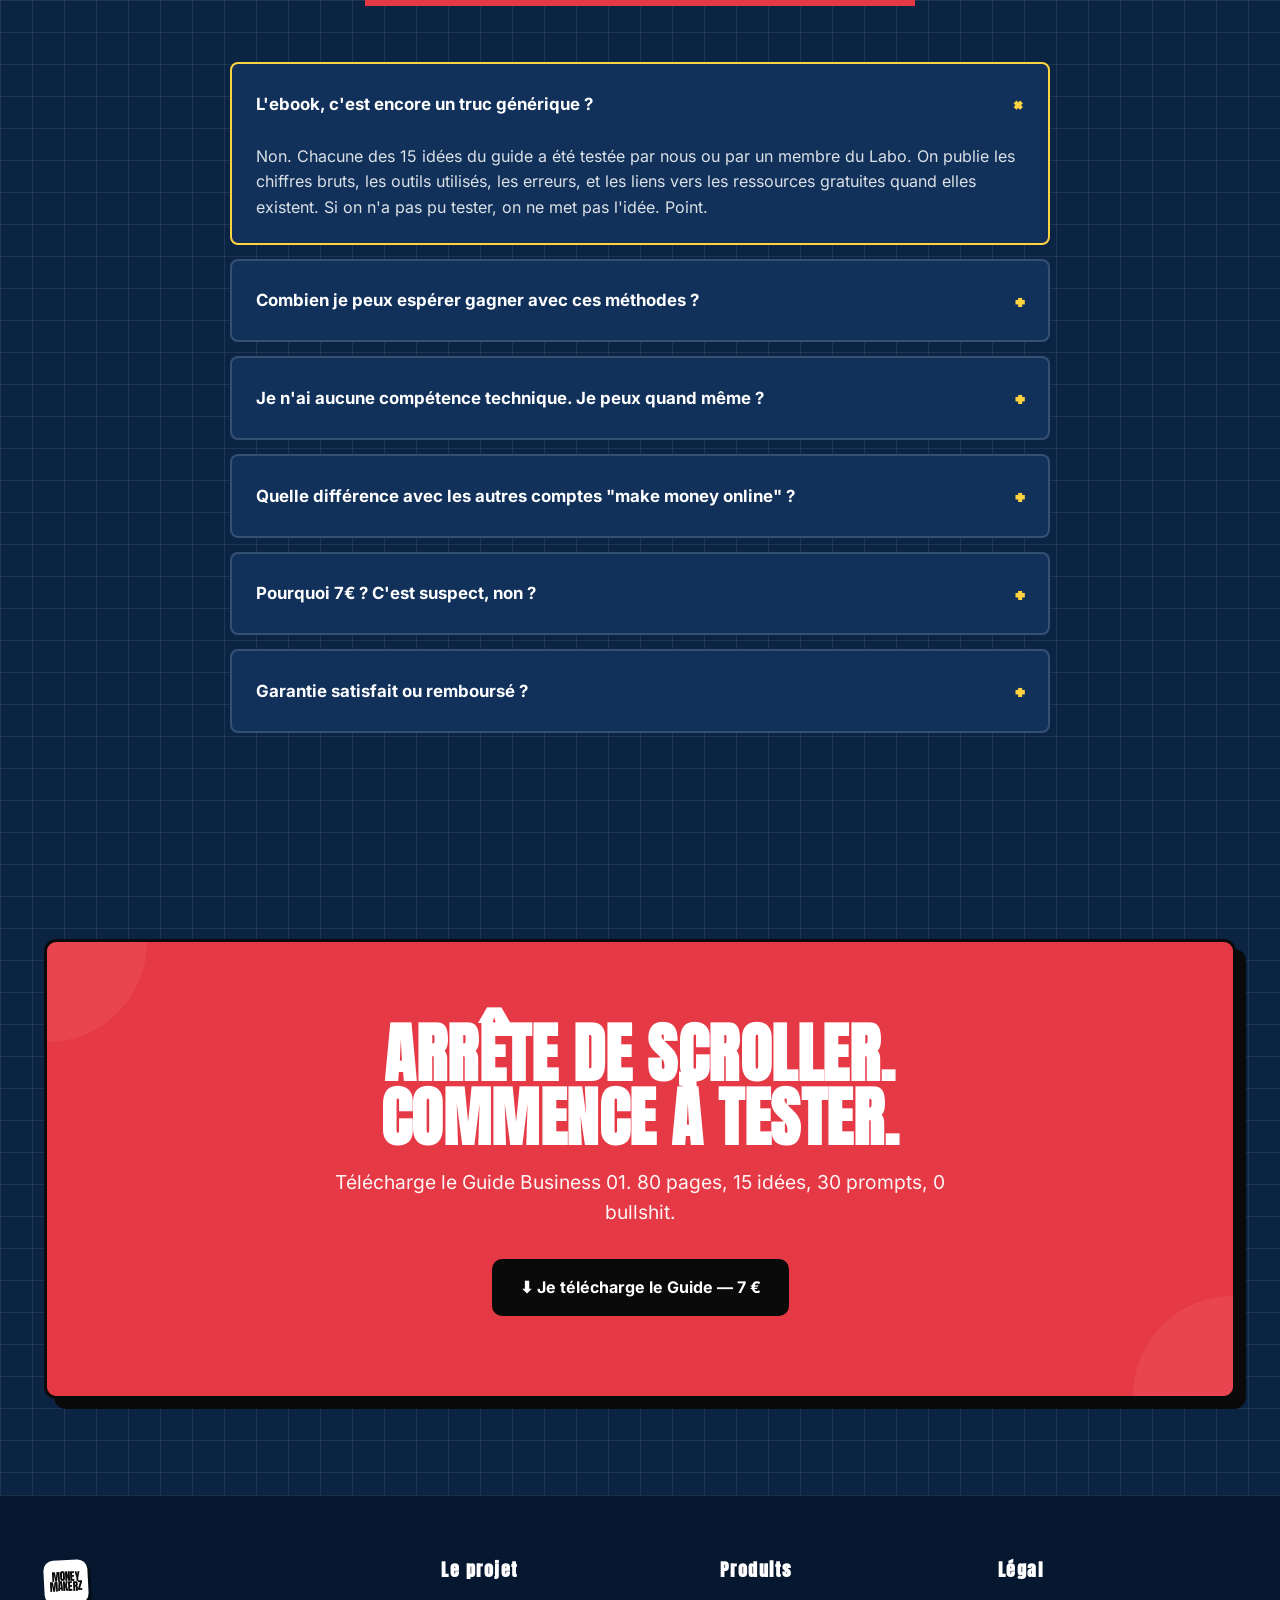
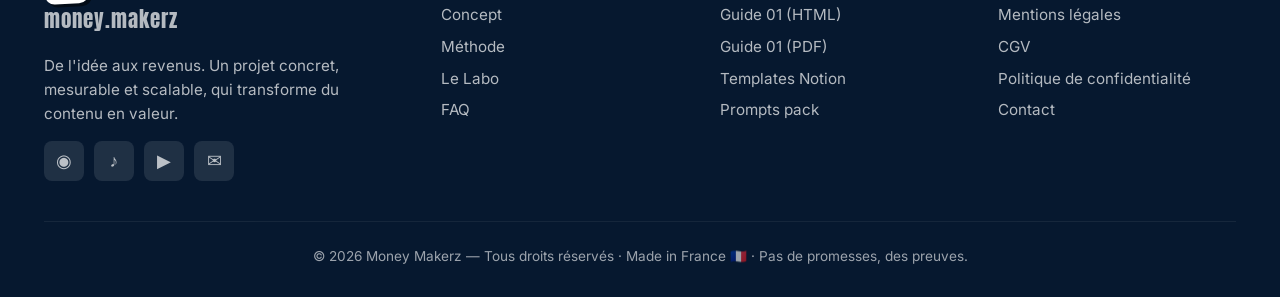
==== commit f58f3a41: "polish: 4 micro-fixes (slide 1 reformul, IA example, slide 10 bridge, pricing %), embed Google Fonts" ====
--- a/index.html
+++ b/index.html
@@ -7,9 +7,7 @@
 <meta name="description" content="Money Makerz : chaque jour, une idée de business en ligne. On teste, on documente, on partage. La preuve par l'expérimentation. @money.makerz">
 <meta property="og:title" content="Money Makerz — De l'idée aux revenus.">
 <meta property="og:description" content="Chaque jour une nouvelle idée. On teste, on documente, on partage les résultats. Ebooks pratiques, sans bullshit.">
-<link rel="preconnect" href="https://fonts.googleapis.com">
-<link rel="preconnect" href="https://fonts.gstatic.com" crossorigin>
-<link href="https://fonts.googleapis.com/css2?family=Anton&family=Inter:wght@400;500;600;700;800;900&family=JetBrains+Mono:wght@500;700&family=Permanent+Marker&display=swap" rel="stylesheet">
+<link rel="stylesheet" href="assets/fonts.css">
 <link rel="stylesheet" href="styles.css">
 </head>
 <body class="grid-bg">
--- a/assets/fonts.css
+++ b/assets/fonts.css
@@ -0,0 +1,522 @@
+/* vietnamese */
+@font-face {
+  font-family: 'Anton';
+  font-style: normal;
+  font-weight: 400;
+  font-display: swap;
+  src: url(fonts/v27__1Ptgg87LROyAm3K8-C8QSw.woff2) format('woff2');
+  unicode-range: U+0102-0103, U+0110-0111, U+0128-0129, U+0168-0169, U+01A0-01A1, U+01AF-01B0, U+0300-0301, U+0303-0304, U+0308-0309, U+0323, U+0329, U+1EA0-1EF9, U+20AB;
+}
+/* latin-ext */
+@font-face {
+  font-family: 'Anton';
+  font-style: normal;
+  font-weight: 400;
+  font-display: swap;
+  src: url(fonts/v27__1Ptgg87LROyAm3K9-C8QSw.woff2) format('woff2');
+  unicode-range: U+0100-02BA, U+02BD-02C5, U+02C7-02CC, U+02CE-02D7, U+02DD-02FF, U+0304, U+0308, U+0329, U+1D00-1DBF, U+1E00-1E9F, U+1EF2-1EFF, U+2020, U+20A0-20AB, U+20AD-20C0, U+2113, U+2C60-2C7F, U+A720-A7FF;
+}
+/* latin */
+@font-face {
+  font-family: 'Anton';
+  font-style: normal;
+  font-weight: 400;
+  font-display: swap;
+  src: url(fonts/v27__1Ptgg87LROyAm3Kz-C8.woff2) format('woff2');
+  unicode-range: U+0000-00FF, U+0131, U+0152-0153, U+02BB-02BC, U+02C6, U+02DA, U+02DC, U+0304, U+0308, U+0329, U+2000-206F, U+20AC, U+2122, U+2191, U+2193, U+2212, U+2215, U+FEFF, U+FFFD;
+}
+/* cyrillic-ext */
+@font-face {
+  font-family: 'Inter';
+  font-style: normal;
+  font-weight: 400;
+  font-display: swap;
+  src: url(fonts/v20__UcC73FwrK3iLTeHuS_nVMrMxCp50SjIa2JL7SUc.woff2) format('woff2');
+  unicode-range: U+0460-052F, U+1C80-1C8A, U+20B4, U+2DE0-2DFF, U+A640-A69F, U+FE2E-FE2F;
+}
+/* cyrillic */
+@font-face {
+  font-family: 'Inter';
+  font-style: normal;
+  font-weight: 400;
+  font-display: swap;
+  src: url(fonts/v20__UcC73FwrK3iLTeHuS_nVMrMxCp50SjIa0ZL7SUc.woff2) format('woff2');
+  unicode-range: U+0301, U+0400-045F, U+0490-0491, U+04B0-04B1, U+2116;
+}
+/* greek-ext */
+@font-face {
+  font-family: 'Inter';
+  font-style: normal;
+  font-weight: 400;
+  font-display: swap;
+  src: url(fonts/v20__UcC73FwrK3iLTeHuS_nVMrMxCp50SjIa2ZL7SUc.woff2) format('woff2');
+  unicode-range: U+1F00-1FFF;
+}
+/* greek */
+@font-face {
+  font-family: 'Inter';
+  font-style: normal;
+  font-weight: 400;
+  font-display: swap;
+  src: url(fonts/v20__UcC73FwrK3iLTeHuS_nVMrMxCp50SjIa1pL7SUc.woff2) format('woff2');
+  unicode-range: U+0370-0377, U+037A-037F, U+0384-038A, U+038C, U+038E-03A1, U+03A3-03FF;
+}
+/* vietnamese */
+@font-face {
+  font-family: 'Inter';
+  font-style: normal;
+  font-weight: 400;
+  font-display: swap;
+  src: url(fonts/v20__UcC73FwrK3iLTeHuS_nVMrMxCp50SjIa2pL7SUc.woff2) format('woff2');
+  unicode-range: U+0102-0103, U+0110-0111, U+0128-0129, U+0168-0169, U+01A0-01A1, U+01AF-01B0, U+0300-0301, U+0303-0304, U+0308-0309, U+0323, U+0329, U+1EA0-1EF9, U+20AB;
+}
+/* latin-ext */
+@font-face {
+  font-family: 'Inter';
+  font-style: normal;
+  font-weight: 400;
+  font-display: swap;
+  src: url(fonts/v20__UcC73FwrK3iLTeHuS_nVMrMxCp50SjIa25L7SUc.woff2) format('woff2');
+  unicode-range: U+0100-02BA, U+02BD-02C5, U+02C7-02CC, U+02CE-02D7, U+02DD-02FF, U+0304, U+0308, U+0329, U+1D00-1DBF, U+1E00-1E9F, U+1EF2-1EFF, U+2020, U+20A0-20AB, U+20AD-20C0, U+2113, U+2C60-2C7F, U+A720-A7FF;
+}
+/* latin */
+@font-face {
+  font-family: 'Inter';
+  font-style: normal;
+  font-weight: 400;
+  font-display: swap;
+  src: url(fonts/v20__UcC73FwrK3iLTeHuS_nVMrMxCp50SjIa1ZL7.woff2) format('woff2');
+  unicode-range: U+0000-00FF, U+0131, U+0152-0153, U+02BB-02BC, U+02C6, U+02DA, U+02DC, U+0304, U+0308, U+0329, U+2000-206F, U+20AC, U+2122, U+2191, U+2193, U+2212, U+2215, U+FEFF, U+FFFD;
+}
+/* cyrillic-ext */
+@font-face {
+  font-family: 'Inter';
+  font-style: normal;
+  font-weight: 500;
+  font-display: swap;
+  src: url(fonts/v20__UcC73FwrK3iLTeHuS_nVMrMxCp50SjIa2JL7SUc.woff2) format('woff2');
+  unicode-range: U+0460-052F, U+1C80-1C8A, U+20B4, U+2DE0-2DFF, U+A640-A69F, U+FE2E-FE2F;
+}
+/* cyrillic */
+@font-face {
+  font-family: 'Inter';
+  font-style: normal;
+  font-weight: 500;
+  font-display: swap;
+  src: url(fonts/v20__UcC73FwrK3iLTeHuS_nVMrMxCp50SjIa0ZL7SUc.woff2) format('woff2');
+  unicode-range: U+0301, U+0400-045F, U+0490-0491, U+04B0-04B1, U+2116;
+}
+/* greek-ext */
+@font-face {
+  font-family: 'Inter';
+  font-style: normal;
+  font-weight: 500;
+  font-display: swap;
+  src: url(fonts/v20__UcC73FwrK3iLTeHuS_nVMrMxCp50SjIa2ZL7SUc.woff2) format('woff2');
+  unicode-range: U+1F00-1FFF;
+}
+/* greek */
+@font-face {
+  font-family: 'Inter';
+  font-style: normal;
+  font-weight: 500;
+  font-display: swap;
+  src: url(fonts/v20__UcC73FwrK3iLTeHuS_nVMrMxCp50SjIa1pL7SUc.woff2) format('woff2');
+  unicode-range: U+0370-0377, U+037A-037F, U+0384-038A, U+038C, U+038E-03A1, U+03A3-03FF;
+}
+/* vietnamese */
+@font-face {
+  font-family: 'Inter';
+  font-style: normal;
+  font-weight: 500;
+  font-display: swap;
+  src: url(fonts/v20__UcC73FwrK3iLTeHuS_nVMrMxCp50SjIa2pL7SUc.woff2) format('woff2');
+  unicode-range: U+0102-0103, U+0110-0111, U+0128-0129, U+0168-0169, U+01A0-01A1, U+01AF-01B0, U+0300-0301, U+0303-0304, U+0308-0309, U+0323, U+0329, U+1EA0-1EF9, U+20AB;
+}
+/* latin-ext */
+@font-face {
+  font-family: 'Inter';
+  font-style: normal;
+  font-weight: 500;
+  font-display: swap;
+  src: url(fonts/v20__UcC73FwrK3iLTeHuS_nVMrMxCp50SjIa25L7SUc.woff2) format('woff2');
+  unicode-range: U+0100-02BA, U+02BD-02C5, U+02C7-02CC, U+02CE-02D7, U+02DD-02FF, U+0304, U+0308, U+0329, U+1D00-1DBF, U+1E00-1E9F, U+1EF2-1EFF, U+2020, U+20A0-20AB, U+20AD-20C0, U+2113, U+2C60-2C7F, U+A720-A7FF;
+}
+/* latin */
+@font-face {
+  font-family: 'Inter';
+  font-style: normal;
+  font-weight: 500;
+  font-display: swap;
+  src: url(fonts/v20__UcC73FwrK3iLTeHuS_nVMrMxCp50SjIa1ZL7.woff2) format('woff2');
+  unicode-range: U+0000-00FF, U+0131, U+0152-0153, U+02BB-02BC, U+02C6, U+02DA, U+02DC, U+0304, U+0308, U+0329, U+2000-206F, U+20AC, U+2122, U+2191, U+2193, U+2212, U+2215, U+FEFF, U+FFFD;
+}
+/* cyrillic-ext */
+@font-face {
+  font-family: 'Inter';
+  font-style: normal;
+  font-weight: 600;
+  font-display: swap;
+  src: url(fonts/v20__UcC73FwrK3iLTeHuS_nVMrMxCp50SjIa2JL7SUc.woff2) format('woff2');
+  unicode-range: U+0460-052F, U+1C80-1C8A, U+20B4, U+2DE0-2DFF, U+A640-A69F, U+FE2E-FE2F;
+}
+/* cyrillic */
+@font-face {
+  font-family: 'Inter';
+  font-style: normal;
+  font-weight: 600;
+  font-display: swap;
+  src: url(fonts/v20__UcC73FwrK3iLTeHuS_nVMrMxCp50SjIa0ZL7SUc.woff2) format('woff2');
+  unicode-range: U+0301, U+0400-045F, U+0490-0491, U+04B0-04B1, U+2116;
+}
+/* greek-ext */
+@font-face {
+  font-family: 'Inter';
+  font-style: normal;
+  font-weight: 600;
+  font-display: swap;
+  src: url(fonts/v20__UcC73FwrK3iLTeHuS_nVMrMxCp50SjIa2ZL7SUc.woff2) format('woff2');
+  unicode-range: U+1F00-1FFF;
+}
+/* greek */
+@font-face {
+  font-family: 'Inter';
+  font-style: normal;
+  font-weight: 600;
+  font-display: swap;
+  src: url(fonts/v20__UcC73FwrK3iLTeHuS_nVMrMxCp50SjIa1pL7SUc.woff2) format('woff2');
+  unicode-range: U+0370-0377, U+037A-037F, U+0384-038A, U+038C, U+038E-03A1, U+03A3-03FF;
+}
+/* vietnamese */
+@font-face {
+  font-family: 'Inter';
+  font-style: normal;
+  font-weight: 600;
+  font-display: swap;
+  src: url(fonts/v20__UcC73FwrK3iLTeHuS_nVMrMxCp50SjIa2pL7SUc.woff2) format('woff2');
+  unicode-range: U+0102-0103, U+0110-0111, U+0128-0129, U+0168-0169, U+01A0-01A1, U+01AF-01B0, U+0300-0301, U+0303-0304, U+0308-0309, U+0323, U+0329, U+1EA0-1EF9, U+20AB;
+}
+/* latin-ext */
+@font-face {
+  font-family: 'Inter';
+  font-style: normal;
+  font-weight: 600;
+  font-display: swap;
+  src: url(fonts/v20__UcC73FwrK3iLTeHuS_nVMrMxCp50SjIa25L7SUc.woff2) format('woff2');
+  unicode-range: U+0100-02BA, U+02BD-02C5, U+02C7-02CC, U+02CE-02D7, U+02DD-02FF, U+0304, U+0308, U+0329, U+1D00-1DBF, U+1E00-1E9F, U+1EF2-1EFF, U+2020, U+20A0-20AB, U+20AD-20C0, U+2113, U+2C60-2C7F, U+A720-A7FF;
+}
+/* latin */
+@font-face {
+  font-family: 'Inter';
+  font-style: normal;
+  font-weight: 600;
+  font-display: swap;
+  src: url(fonts/v20__UcC73FwrK3iLTeHuS_nVMrMxCp50SjIa1ZL7.woff2) format('woff2');
+  unicode-range: U+0000-00FF, U+0131, U+0152-0153, U+02BB-02BC, U+02C6, U+02DA, U+02DC, U+0304, U+0308, U+0329, U+2000-206F, U+20AC, U+2122, U+2191, U+2193, U+2212, U+2215, U+FEFF, U+FFFD;
+}
+/* cyrillic-ext */
+@font-face {
+  font-family: 'Inter';
+  font-style: normal;
+  font-weight: 700;
+  font-display: swap;
+  src: url(fonts/v20__UcC73FwrK3iLTeHuS_nVMrMxCp50SjIa2JL7SUc.woff2) format('woff2');
+  unicode-range: U+0460-052F, U+1C80-1C8A, U+20B4, U+2DE0-2DFF, U+A640-A69F, U+FE2E-FE2F;
+}
+/* cyrillic */
+@font-face {
+  font-family: 'Inter';
+  font-style: normal;
+  font-weight: 700;
+  font-display: swap;
+  src: url(fonts/v20__UcC73FwrK3iLTeHuS_nVMrMxCp50SjIa0ZL7SUc.woff2) format('woff2');
+  unicode-range: U+0301, U+0400-045F, U+0490-0491, U+04B0-04B1, U+2116;
+}
+/* greek-ext */
+@font-face {
+  font-family: 'Inter';
+  font-style: normal;
+  font-weight: 700;
+  font-display: swap;
+  src: url(fonts/v20__UcC73FwrK3iLTeHuS_nVMrMxCp50SjIa2ZL7SUc.woff2) format('woff2');
+  unicode-range: U+1F00-1FFF;
+}
+/* greek */
+@font-face {
+  font-family: 'Inter';
+  font-style: normal;
+  font-weight: 700;
+  font-display: swap;
+  src: url(fonts/v20__UcC73FwrK3iLTeHuS_nVMrMxCp50SjIa1pL7SUc.woff2) format('woff2');
+  unicode-range: U+0370-0377, U+037A-037F, U+0384-038A, U+038C, U+038E-03A1, U+03A3-03FF;
+}
+/* vietnamese */
+@font-face {
+  font-family: 'Inter';
+  font-style: normal;
+  font-weight: 700;
+  font-display: swap;
+  src: url(fonts/v20__UcC73FwrK3iLTeHuS_nVMrMxCp50SjIa2pL7SUc.woff2) format('woff2');
+  unicode-range: U+0102-0103, U+0110-0111, U+0128-0129, U+0168-0169, U+01A0-01A1, U+01AF-01B0, U+0300-0301, U+0303-0304, U+0308-0309, U+0323, U+0329, U+1EA0-1EF9, U+20AB;
+}
+/* latin-ext */
+@font-face {
+  font-family: 'Inter';
+  font-style: normal;
+  font-weight: 700;
+  font-display: swap;
+  src: url(fonts/v20__UcC73FwrK3iLTeHuS_nVMrMxCp50SjIa25L7SUc.woff2) format('woff2');
+  unicode-range: U+0100-02BA, U+02BD-02C5, U+02C7-02CC, U+02CE-02D7, U+02DD-02FF, U+0304, U+0308, U+0329, U+1D00-1DBF, U+1E00-1E9F, U+1EF2-1EFF, U+2020, U+20A0-20AB, U+20AD-20C0, U+2113, U+2C60-2C7F, U+A720-A7FF;
+}
+/* latin */
+@font-face {
+  font-family: 'Inter';
+  font-style: normal;
+  font-weight: 700;
+  font-display: swap;
+  src: url(fonts/v20__UcC73FwrK3iLTeHuS_nVMrMxCp50SjIa1ZL7.woff2) format('woff2');
+  unicode-range: U+0000-00FF, U+0131, U+0152-0153, U+02BB-02BC, U+02C6, U+02DA, U+02DC, U+0304, U+0308, U+0329, U+2000-206F, U+20AC, U+2122, U+2191, U+2193, U+2212, U+2215, U+FEFF, U+FFFD;
+}
+/* cyrillic-ext */
+@font-face {
+  font-family: 'Inter';
+  font-style: normal;
+  font-weight: 800;
+  font-display: swap;
+  src: url(fonts/v20__UcC73FwrK3iLTeHuS_nVMrMxCp50SjIa2JL7SUc.woff2) format('woff2');
+  unicode-range: U+0460-052F, U+1C80-1C8A, U+20B4, U+2DE0-2DFF, U+A640-A69F, U+FE2E-FE2F;
+}
+/* cyrillic */
+@font-face {
+  font-family: 'Inter';
+  font-style: normal;
+  font-weight: 800;
+  font-display: swap;
+  src: url(fonts/v20__UcC73FwrK3iLTeHuS_nVMrMxCp50SjIa0ZL7SUc.woff2) format('woff2');
+  unicode-range: U+0301, U+0400-045F, U+0490-0491, U+04B0-04B1, U+2116;
+}
+/* greek-ext */
+@font-face {
+  font-family: 'Inter';
+  font-style: normal;
+  font-weight: 800;
+  font-display: swap;
+  src: url(fonts/v20__UcC73FwrK3iLTeHuS_nVMrMxCp50SjIa2ZL7SUc.woff2) format('woff2');
+  unicode-range: U+1F00-1FFF;
+}
+/* greek */
+@font-face {
+  font-family: 'Inter';
+  font-style: normal;
+  font-weight: 800;
+  font-display: swap;
+  src: url(fonts/v20__UcC73FwrK3iLTeHuS_nVMrMxCp50SjIa1pL7SUc.woff2) format('woff2');
+  unicode-range: U+0370-0377, U+037A-037F, U+0384-038A, U+038C, U+038E-03A1, U+03A3-03FF;
+}
+/* vietnamese */
+@font-face {
+  font-family: 'Inter';
+  font-style: normal;
+  font-weight: 800;
+  font-display: swap;
+  src: url(fonts/v20__UcC73FwrK3iLTeHuS_nVMrMxCp50SjIa2pL7SUc.woff2) format('woff2');
+  unicode-range: U+0102-0103, U+0110-0111, U+0128-0129, U+0168-0169, U+01A0-01A1, U+01AF-01B0, U+0300-0301, U+0303-0304, U+0308-0309, U+0323, U+0329, U+1EA0-1EF9, U+20AB;
+}
+/* latin-ext */
+@font-face {
+  font-family: 'Inter';
+  font-style: normal;
+  font-weight: 800;
+  font-display: swap;
+  src: url(fonts/v20__UcC73FwrK3iLTeHuS_nVMrMxCp50SjIa25L7SUc.woff2) format('woff2');
+  unicode-range: U+0100-02BA, U+02BD-02C5, U+02C7-02CC, U+02CE-02D7, U+02DD-02FF, U+0304, U+0308, U+0329, U+1D00-1DBF, U+1E00-1E9F, U+1EF2-1EFF, U+2020, U+20A0-20AB, U+20AD-20C0, U+2113, U+2C60-2C7F, U+A720-A7FF;
+}
+/* latin */
+@font-face {
+  font-family: 'Inter';
+  font-style: normal;
+  font-weight: 800;
+  font-display: swap;
+  src: url(fonts/v20__UcC73FwrK3iLTeHuS_nVMrMxCp50SjIa1ZL7.woff2) format('woff2');
+  unicode-range: U+0000-00FF, U+0131, U+0152-0153, U+02BB-02BC, U+02C6, U+02DA, U+02DC, U+0304, U+0308, U+0329, U+2000-206F, U+20AC, U+2122, U+2191, U+2193, U+2212, U+2215, U+FEFF, U+FFFD;
+}
+/* cyrillic-ext */
+@font-face {
+  font-family: 'Inter';
+  font-style: normal;
+  font-weight: 900;
+  font-display: swap;
+  src: url(fonts/v20__UcC73FwrK3iLTeHuS_nVMrMxCp50SjIa2JL7SUc.woff2) format('woff2');
+  unicode-range: U+0460-052F, U+1C80-1C8A, U+20B4, U+2DE0-2DFF, U+A640-A69F, U+FE2E-FE2F;
+}
+/* cyrillic */
+@font-face {
+  font-family: 'Inter';
+  font-style: normal;
+  font-weight: 900;
+  font-display: swap;
+  src: url(fonts/v20__UcC73FwrK3iLTeHuS_nVMrMxCp50SjIa0ZL7SUc.woff2) format('woff2');
+  unicode-range: U+0301, U+0400-045F, U+0490-0491, U+04B0-04B1, U+2116;
+}
+/* greek-ext */
+@font-face {
+  font-family: 'Inter';
+  font-style: normal;
+  font-weight: 900;
+  font-display: swap;
+  src: url(fonts/v20__UcC73FwrK3iLTeHuS_nVMrMxCp50SjIa2ZL7SUc.woff2) format('woff2');
+  unicode-range: U+1F00-1FFF;
+}
+/* greek */
+@font-face {
+  font-family: 'Inter';
+  font-style: normal;
+  font-weight: 900;
+  font-display: swap;
+  src: url(fonts/v20__UcC73FwrK3iLTeHuS_nVMrMxCp50SjIa1pL7SUc.woff2) format('woff2');
+  unicode-range: U+0370-0377, U+037A-037F, U+0384-038A, U+038C, U+038E-03A1, U+03A3-03FF;
+}
+/* vietnamese */
+@font-face {
+  font-family: 'Inter';
+  font-style: normal;
+  font-weight: 900;
+  font-display: swap;
+  src: url(fonts/v20__UcC73FwrK3iLTeHuS_nVMrMxCp50SjIa2pL7SUc.woff2) format('woff2');
+  unicode-range: U+0102-0103, U+0110-0111, U+0128-0129, U+0168-0169, U+01A0-01A1, U+01AF-01B0, U+0300-0301, U+0303-0304, U+0308-0309, U+0323, U+0329, U+1EA0-1EF9, U+20AB;
+}
+/* latin-ext */
+@font-face {
+  font-family: 'Inter';
+  font-style: normal;
+  font-weight: 900;
+  font-display: swap;
+  src: url(fonts/v20__UcC73FwrK3iLTeHuS_nVMrMxCp50SjIa25L7SUc.woff2) format('woff2');
+  unicode-range: U+0100-02BA, U+02BD-02C5, U+02C7-02CC, U+02CE-02D7, U+02DD-02FF, U+0304, U+0308, U+0329, U+1D00-1DBF, U+1E00-1E9F, U+1EF2-1EFF, U+2020, U+20A0-20AB, U+20AD-20C0, U+2113, U+2C60-2C7F, U+A720-A7FF;
+}
+/* latin */
+@font-face {
+  font-family: 'Inter';
+  font-style: normal;
+  font-weight: 900;
+  font-display: swap;
+  src: url(fonts/v20__UcC73FwrK3iLTeHuS_nVMrMxCp50SjIa1ZL7.woff2) format('woff2');
+  unicode-range: U+0000-00FF, U+0131, U+0152-0153, U+02BB-02BC, U+02C6, U+02DA, U+02DC, U+0304, U+0308, U+0329, U+2000-206F, U+20AC, U+2122, U+2191, U+2193, U+2212, U+2215, U+FEFF, U+FFFD;
+}
+/* cyrillic-ext */
+@font-face {
+  font-family: 'JetBrains Mono';
+  font-style: normal;
+  font-weight: 500;
+  font-display: swap;
+  src: url(fonts/v24__tDbv2o-flEEny0FZhsfKu5WU4zr3E_BX0PnT8RD8yKwBNntkaToggR7BYRbKPx3cwhsk.woff2) format('woff2');
+  unicode-range: U+0460-052F, U+1C80-1C8A, U+20B4, U+2DE0-2DFF, U+A640-A69F, U+FE2E-FE2F;
+}
+/* cyrillic */
+@font-face {
+  font-family: 'JetBrains Mono';
+  font-style: normal;
+  font-weight: 500;
+  font-display: swap;
+  src: url(fonts/v24__tDbv2o-flEEny0FZhsfKu5WU4zr3E_BX0PnT8RD8yKwBNntkaToggR7BYRbKPxTcwhsk.woff2) format('woff2');
+  unicode-range: U+0301, U+0400-045F, U+0490-0491, U+04B0-04B1, U+2116;
+}
+/* greek */
+@font-face {
+  font-family: 'JetBrains Mono';
+  font-style: normal;
+  font-weight: 500;
+  font-display: swap;
+  src: url(fonts/v24__tDbv2o-flEEny0FZhsfKu5WU4zr3E_BX0PnT8RD8yKwBNntkaToggR7BYRbKPxPcwhsk.woff2) format('woff2');
+  unicode-range: U+0370-0377, U+037A-037F, U+0384-038A, U+038C, U+038E-03A1, U+03A3-03FF;
+}
+/* vietnamese */
+@font-face {
+  font-family: 'JetBrains Mono';
+  font-style: normal;
+  font-weight: 500;
+  font-display: swap;
+  src: url(fonts/v24__tDbv2o-flEEny0FZhsfKu5WU4zr3E_BX0PnT8RD8yKwBNntkaToggR7BYRbKPx_cwhsk.woff2) format('woff2');
+  unicode-range: U+0102-0103, U+0110-0111, U+0128-0129, U+0168-0169, U+01A0-01A1, U+01AF-01B0, U+0300-0301, U+0303-0304, U+0308-0309, U+0323, U+0329, U+1EA0-1EF9, U+20AB;
+}
+/* latin-ext */
+@font-face {
+  font-family: 'JetBrains Mono';
+  font-style: normal;
+  font-weight: 500;
+  font-display: swap;
+  src: url(fonts/v24__tDbv2o-flEEny0FZhsfKu5WU4zr3E_BX0PnT8RD8yKwBNntkaToggR7BYRbKPx7cwhsk.woff2) format('woff2');
+  unicode-range: U+0100-02BA, U+02BD-02C5, U+02C7-02CC, U+02CE-02D7, U+02DD-02FF, U+0304, U+0308, U+0329, U+1D00-1DBF, U+1E00-1E9F, U+1EF2-1EFF, U+2020, U+20A0-20AB, U+20AD-20C0, U+2113, U+2C60-2C7F, U+A720-A7FF;
+}
+/* latin */
+@font-face {
+  font-family: 'JetBrains Mono';
+  font-style: normal;
+  font-weight: 500;
+  font-display: swap;
+  src: url(fonts/v24__tDbv2o-flEEny0FZhsfKu5WU4zr3E_BX0PnT8RD8yKwBNntkaToggR7BYRbKPxDcwg.woff2) format('woff2');
+  unicode-range: U+0000-00FF, U+0131, U+0152-0153, U+02BB-02BC, U+02C6, U+02DA, U+02DC, U+0304, U+0308, U+0329, U+2000-206F, U+20AC, U+2122, U+2191, U+2193, U+2212, U+2215, U+FEFF, U+FFFD;
+}
+/* cyrillic-ext */
+@font-face {
+  font-family: 'JetBrains Mono';
+  font-style: normal;
+  font-weight: 700;
+  font-display: swap;
+  src: url(fonts/v24__tDbv2o-flEEny0FZhsfKu5WU4zr3E_BX0PnT8RD8yKwBNntkaToggR7BYRbKPx3cwhsk.woff2) format('woff2');
+  unicode-range: U+0460-052F, U+1C80-1C8A, U+20B4, U+2DE0-2DFF, U+A640-A69F, U+FE2E-FE2F;
+}
+/* cyrillic */
+@font-face {
+  font-family: 'JetBrains Mono';
+  font-style: normal;
+  font-weight: 700;
+  font-display: swap;
+  src: url(fonts/v24__tDbv2o-flEEny0FZhsfKu5WU4zr3E_BX0PnT8RD8yKwBNntkaToggR7BYRbKPxTcwhsk.woff2) format('woff2');
+  unicode-range: U+0301, U+0400-045F, U+0490-0491, U+04B0-04B1, U+2116;
+}
+/* greek */
+@font-face {
+  font-family: 'JetBrains Mono';
+  font-style: normal;
+  font-weight: 700;
+  font-display: swap;
+  src: url(fonts/v24__tDbv2o-flEEny0FZhsfKu5WU4zr3E_BX0PnT8RD8yKwBNntkaToggR7BYRbKPxPcwhsk.woff2) format('woff2');
+  unicode-range: U+0370-0377, U+037A-037F, U+0384-038A, U+038C, U+038E-03A1, U+03A3-03FF;
+}
+/* vietnamese */
+@font-face {
+  font-family: 'JetBrains Mono';
+  font-style: normal;
+  font-weight: 700;
+  font-display: swap;
+  src: url(fonts/v24__tDbv2o-flEEny0FZhsfKu5WU4zr3E_BX0PnT8RD8yKwBNntkaToggR7BYRbKPx_cwhsk.woff2) format('woff2');
+  unicode-range: U+0102-0103, U+0110-0111, U+0128-0129, U+0168-0169, U+01A0-01A1, U+01AF-01B0, U+0300-0301, U+0303-0304, U+0308-0309, U+0323, U+0329, U+1EA0-1EF9, U+20AB;
+}
+/* latin-ext */
+@font-face {
+  font-family: 'JetBrains Mono';
+  font-style: normal;
+  font-weight: 700;
+  font-display: swap;
+  src: url(fonts/v24__tDbv2o-flEEny0FZhsfKu5WU4zr3E_BX0PnT8RD8yKwBNntkaToggR7BYRbKPx7cwhsk.woff2) format('woff2');
+  unicode-range: U+0100-02BA, U+02BD-02C5, U+02C7-02CC, U+02CE-02D7, U+02DD-02FF, U+0304, U+0308, U+0329, U+1D00-1DBF, U+1E00-1E9F, U+1EF2-1EFF, U+2020, U+20A0-20AB, U+20AD-20C0, U+2113, U+2C60-2C7F, U+A720-A7FF;
+}
+/* latin */
+@font-face {
+  font-family: 'JetBrains Mono';
+  font-style: normal;
+  font-weight: 700;
+  font-display: swap;
+  src: url(fonts/v24__tDbv2o-flEEny0FZhsfKu5WU4zr3E_BX0PnT8RD8yKwBNntkaToggR7BYRbKPxDcwg.woff2) format('woff2');
+  unicode-range: U+0000-00FF, U+0131, U+0152-0153, U+02BB-02BC, U+02C6, U+02DA, U+02DC, U+0304, U+0308, U+0329, U+2000-206F, U+20AC, U+2122, U+2191, U+2193, U+2212, U+2215, U+FEFF, U+FFFD;
+}
+/* latin */
+@font-face {
+  font-family: 'Permanent Marker';
+  font-style: normal;
+  font-weight: 400;
+  font-display: swap;
+  src: url(fonts/v16__Fh4uPib9Iyv2ucM6pGQMWimMp004La2Cfw.woff2) format('woff2');
+  unicode-range: U+0000-00FF, U+0131, U+0152-0153, U+02BB-02BC, U+02C6, U+02DA, U+02DC, U+0304, U+0308, U+0329, U+2000-206F, U+20AC, U+2122, U+2191, U+2193, U+2212, U+2215, U+FEFF, U+FFFD;
+}
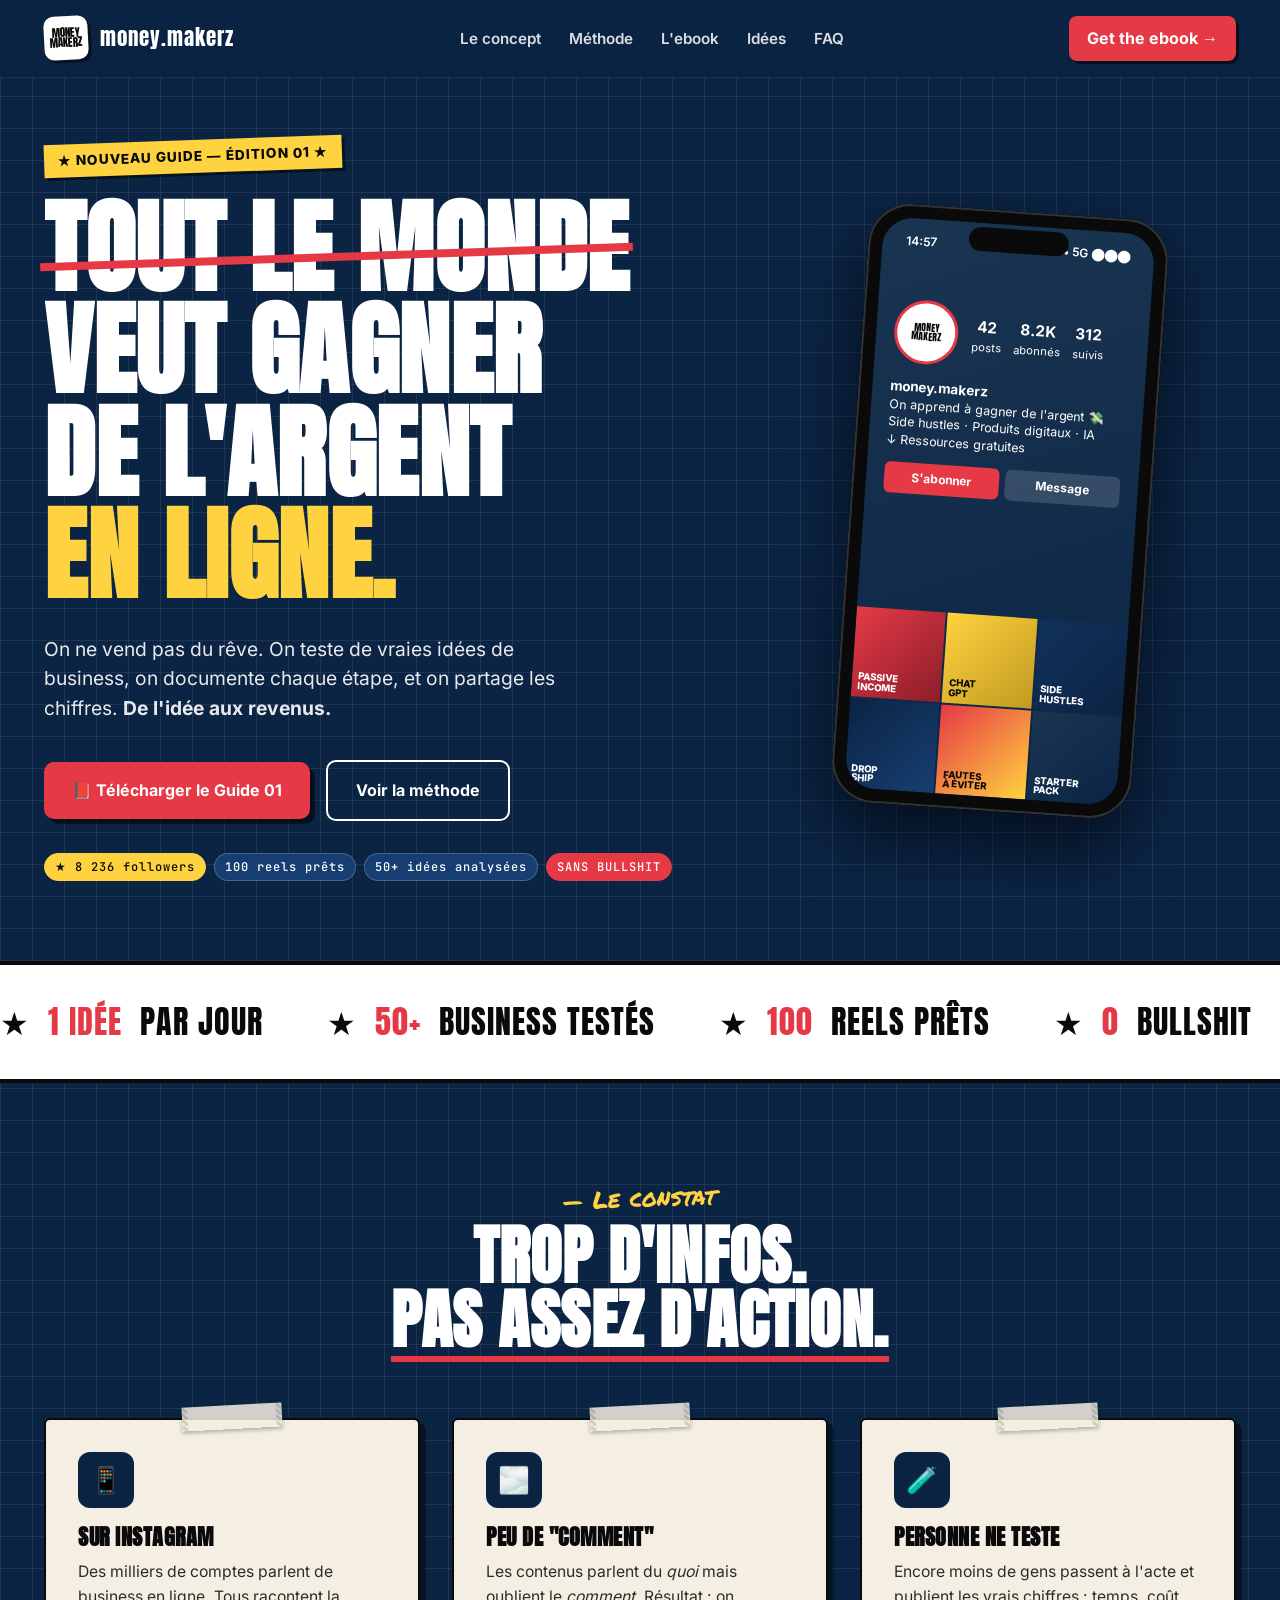
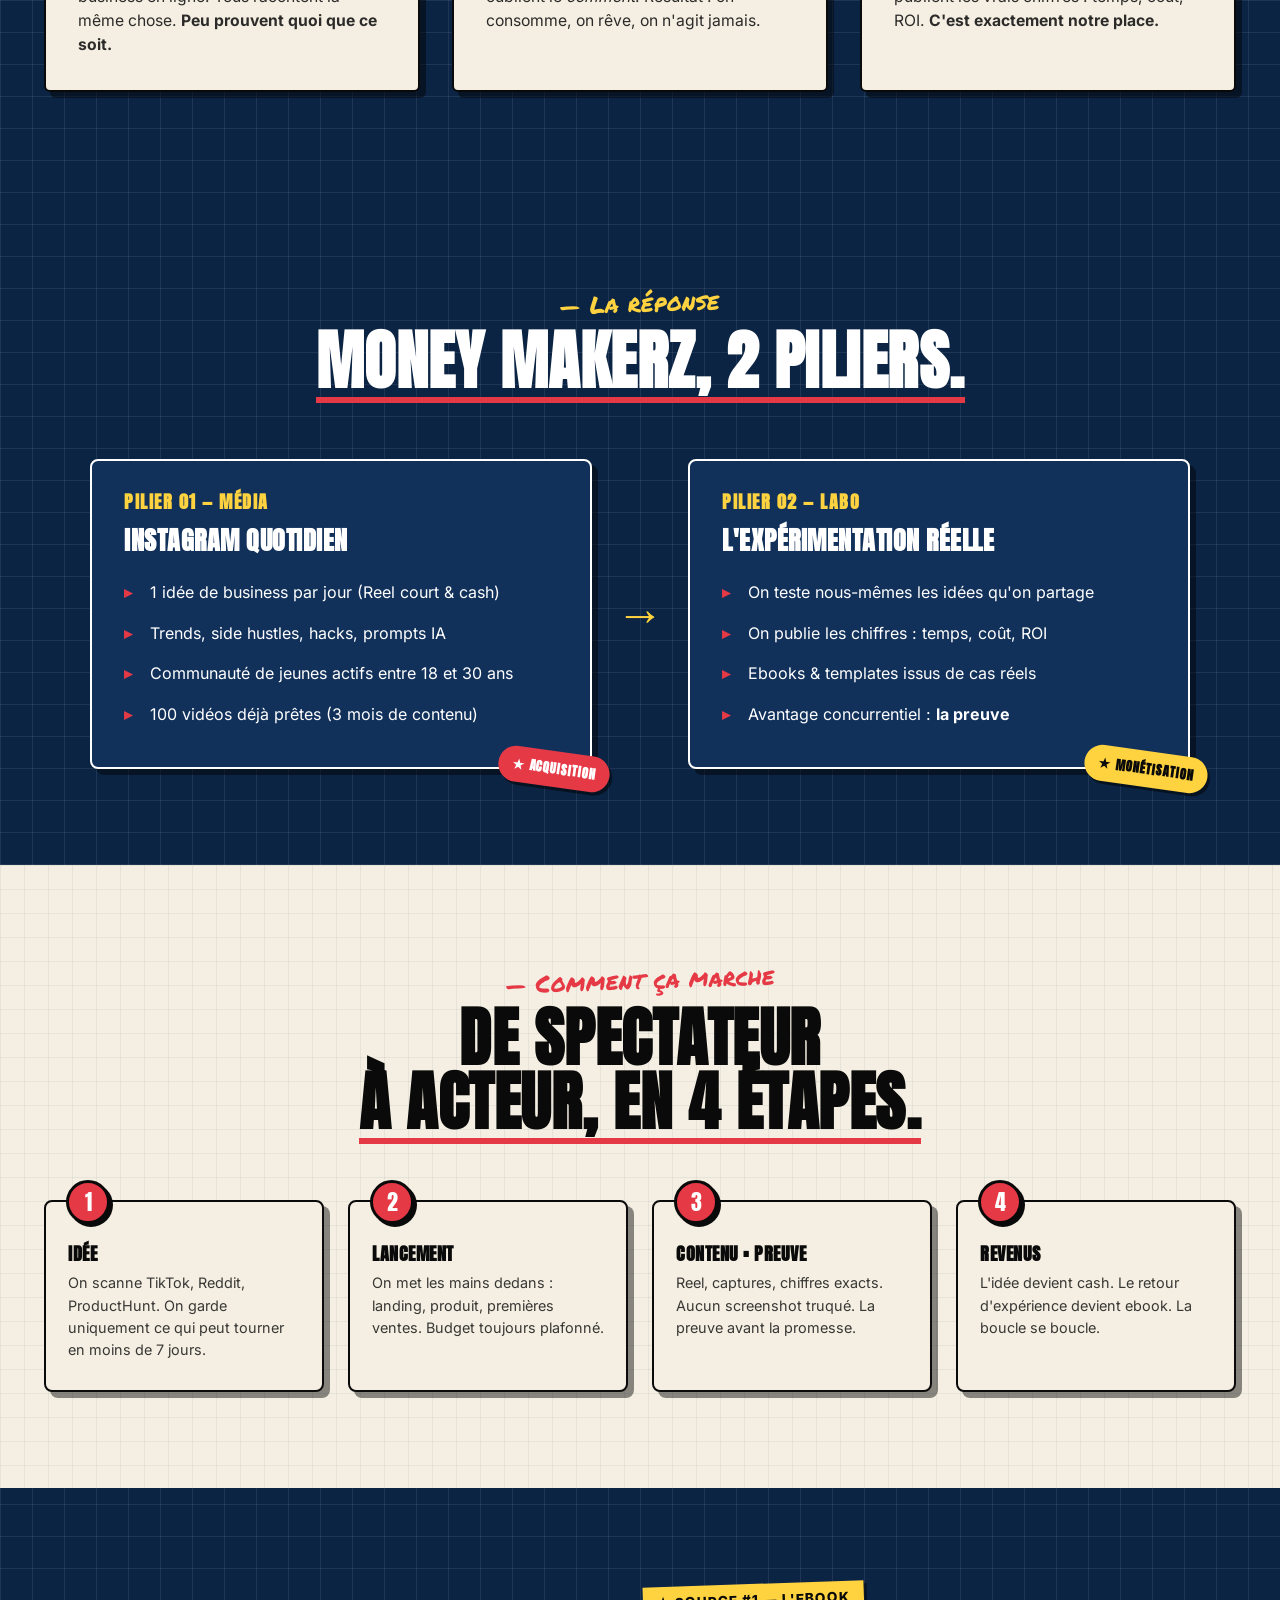
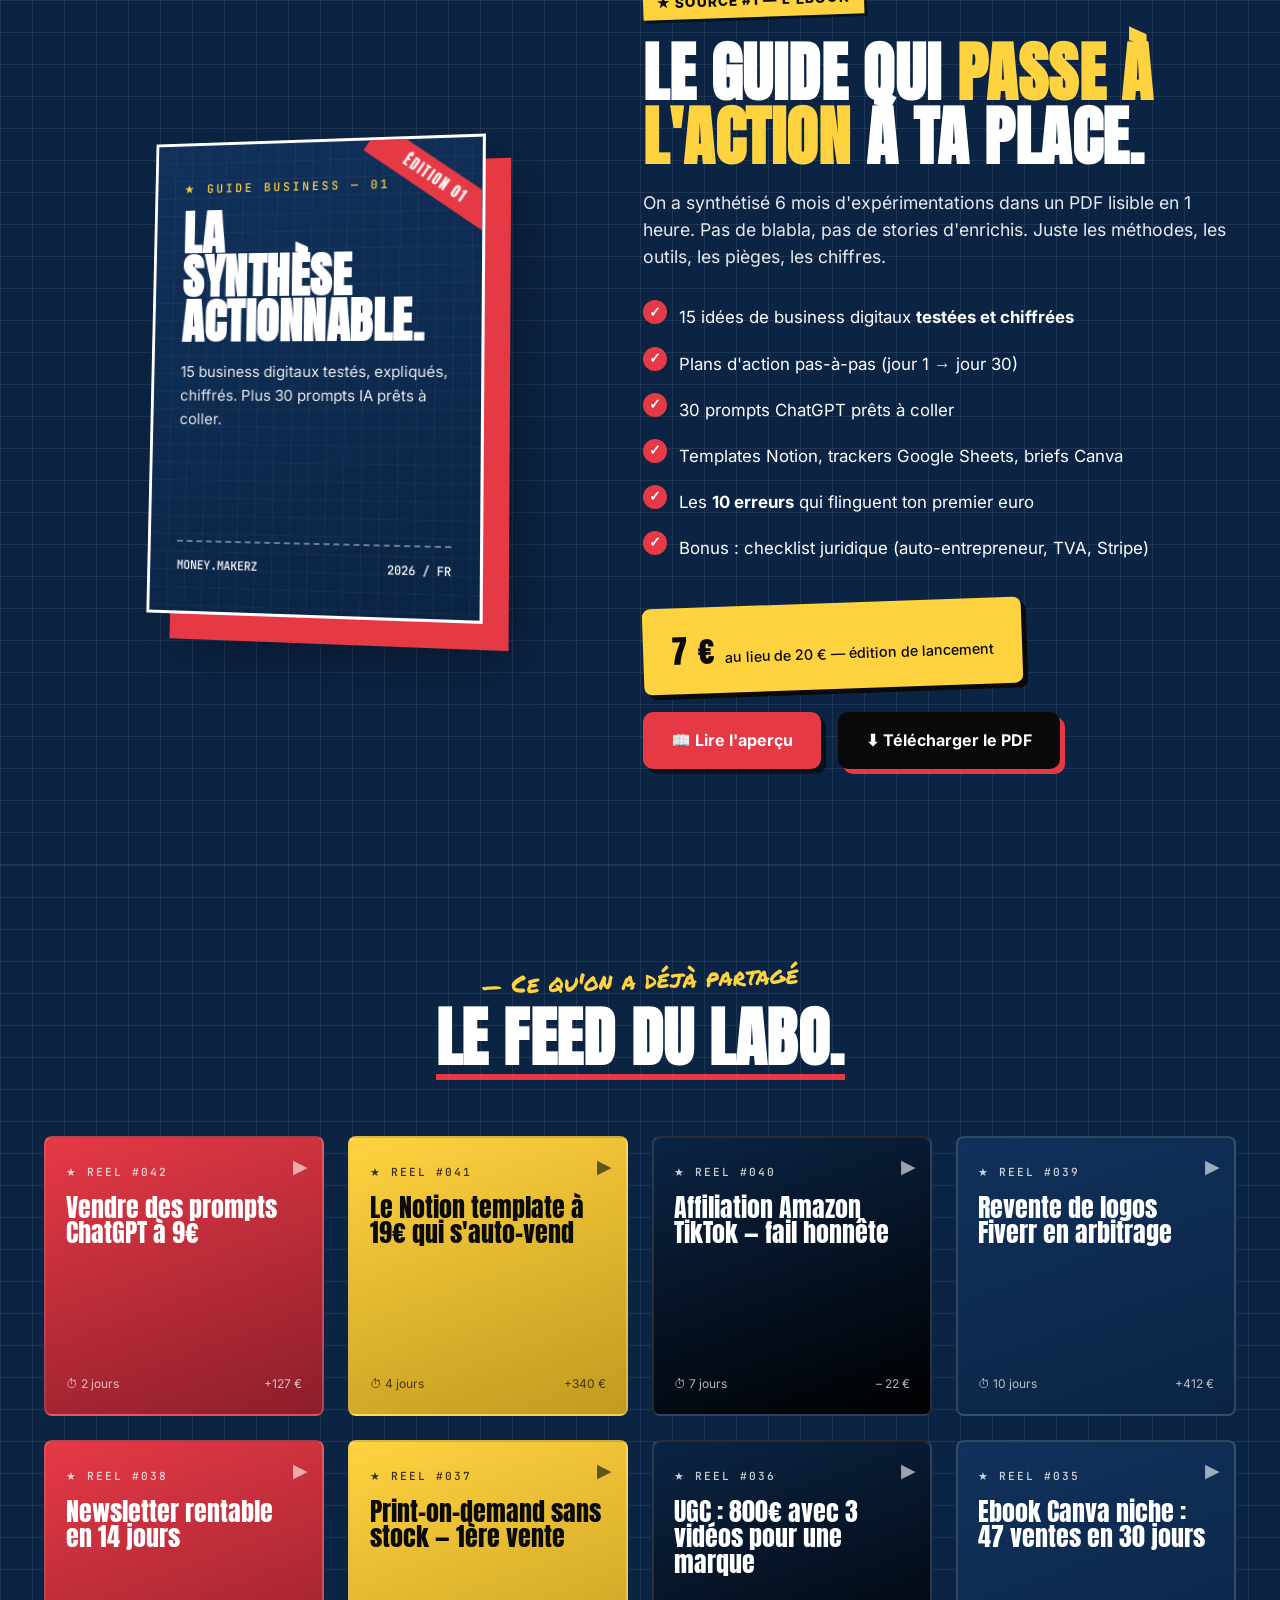
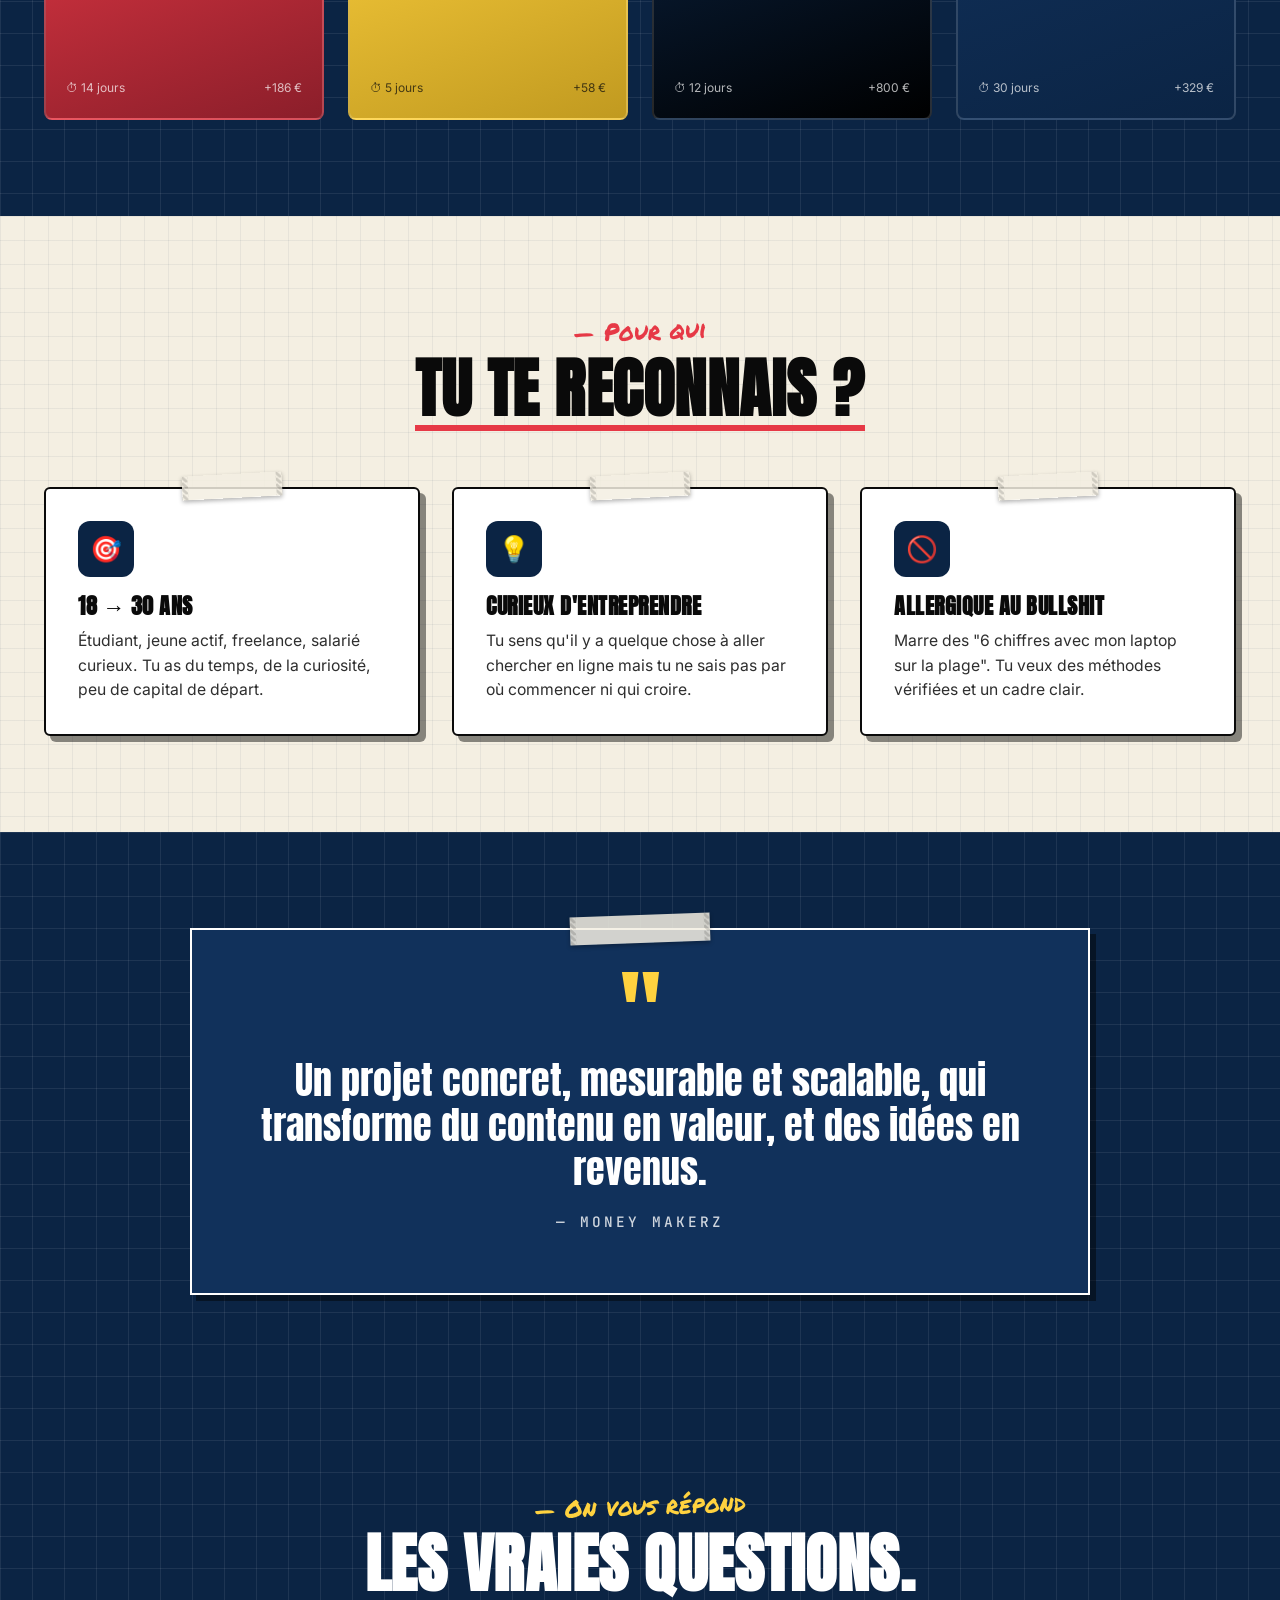
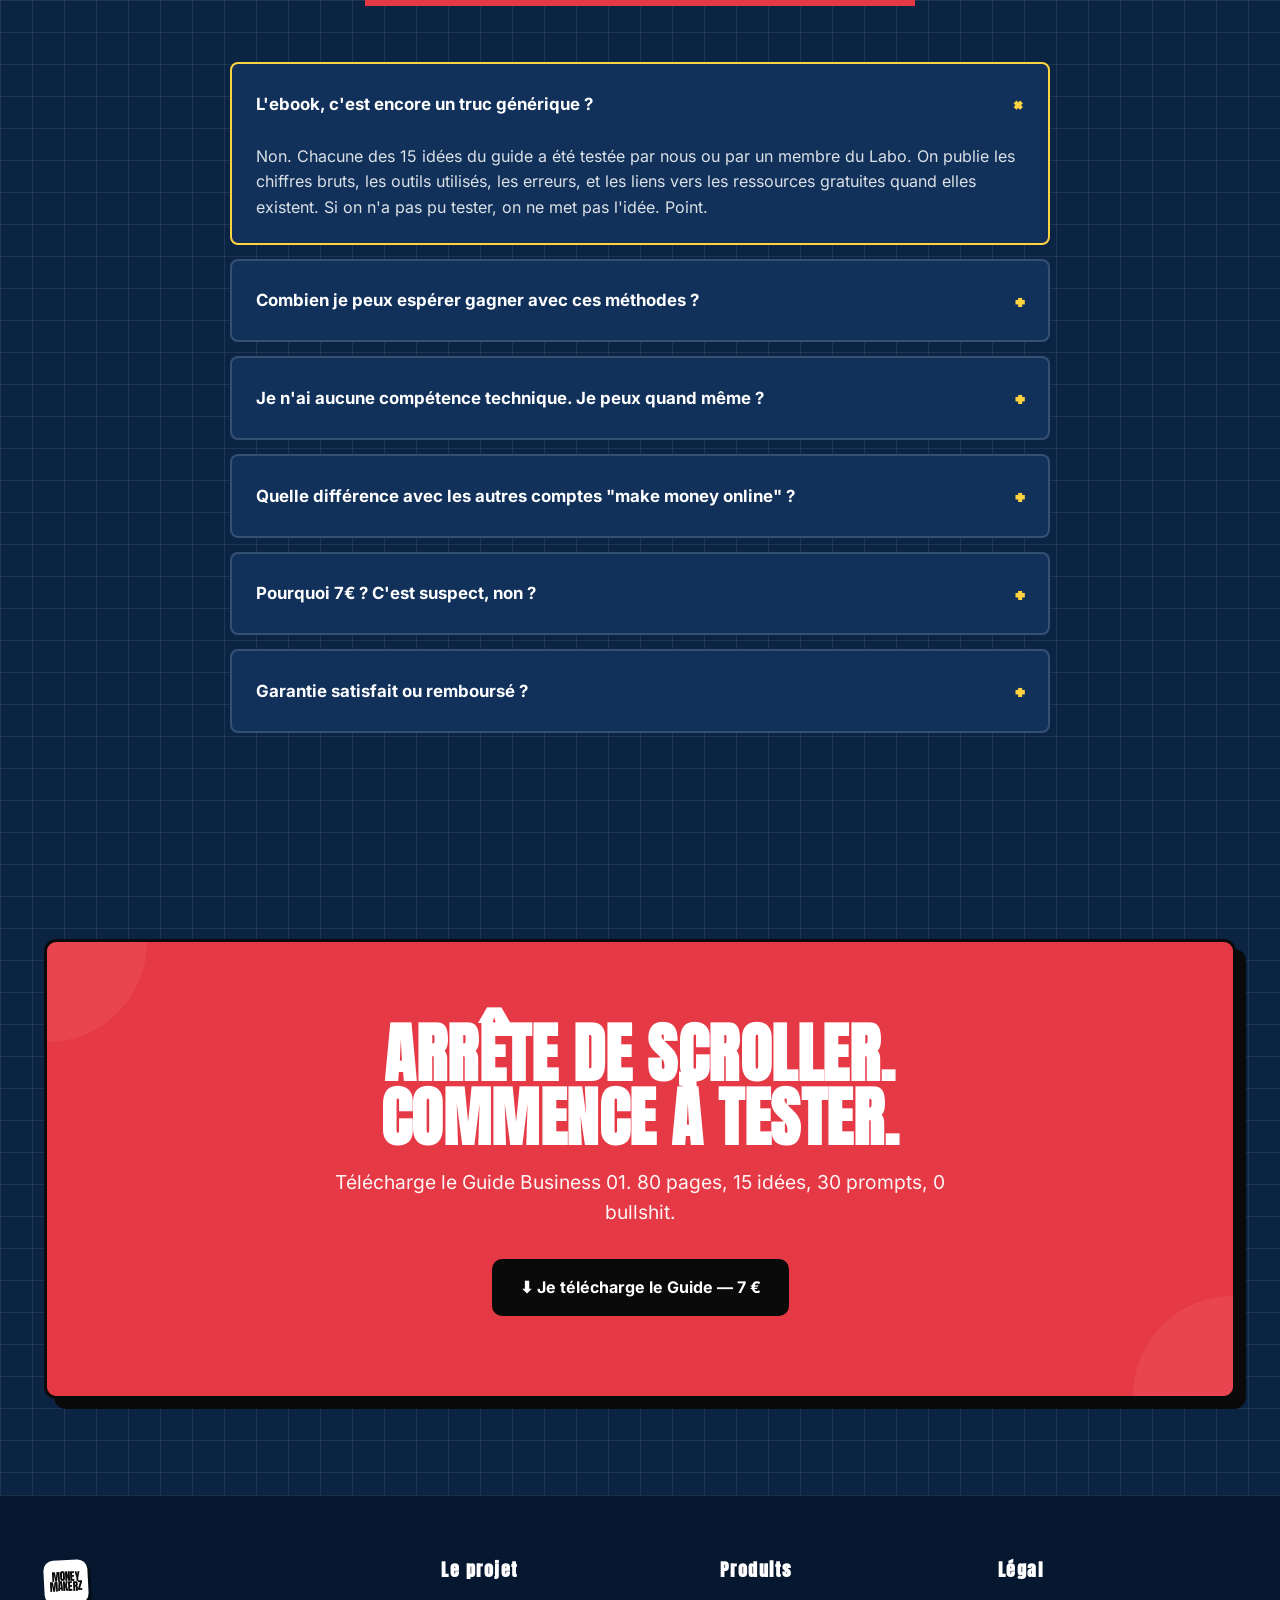
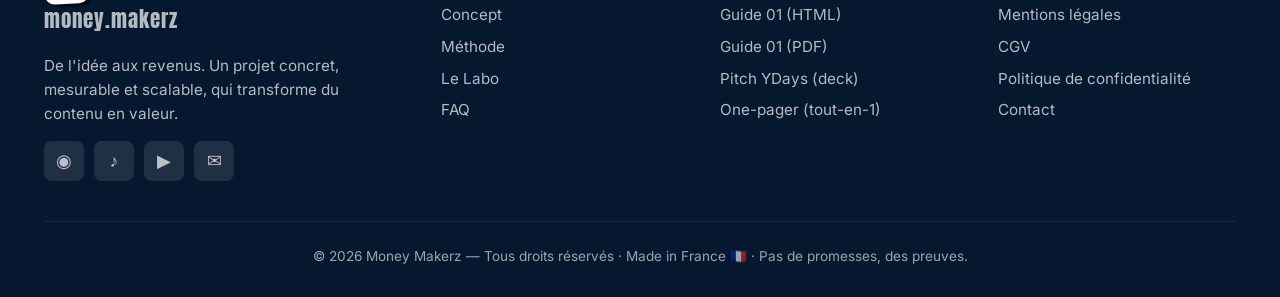
==== commit f9980253: "feat: add one-pager for jury — 4 QR cards (pitch, site, ebook, script) + brand-styled A4" ====
--- a/index.html
+++ b/index.html
@@ -452,8 +452,8 @@
         <h5>Produits</h5>
         <a href="ebook.html">Guide 01 (HTML)</a>
         <a href="ebook.pdf">Guide 01 (PDF)</a>
-        <a href="#">Templates Notion</a>
-        <a href="#">Prompts pack</a>
+        <a href="pitch">Pitch YDays (deck)</a>
+        <a href="onepager">One-pager (tout-en-1)</a>
       </div>
       <div>
         <h5>Légal</h5>
